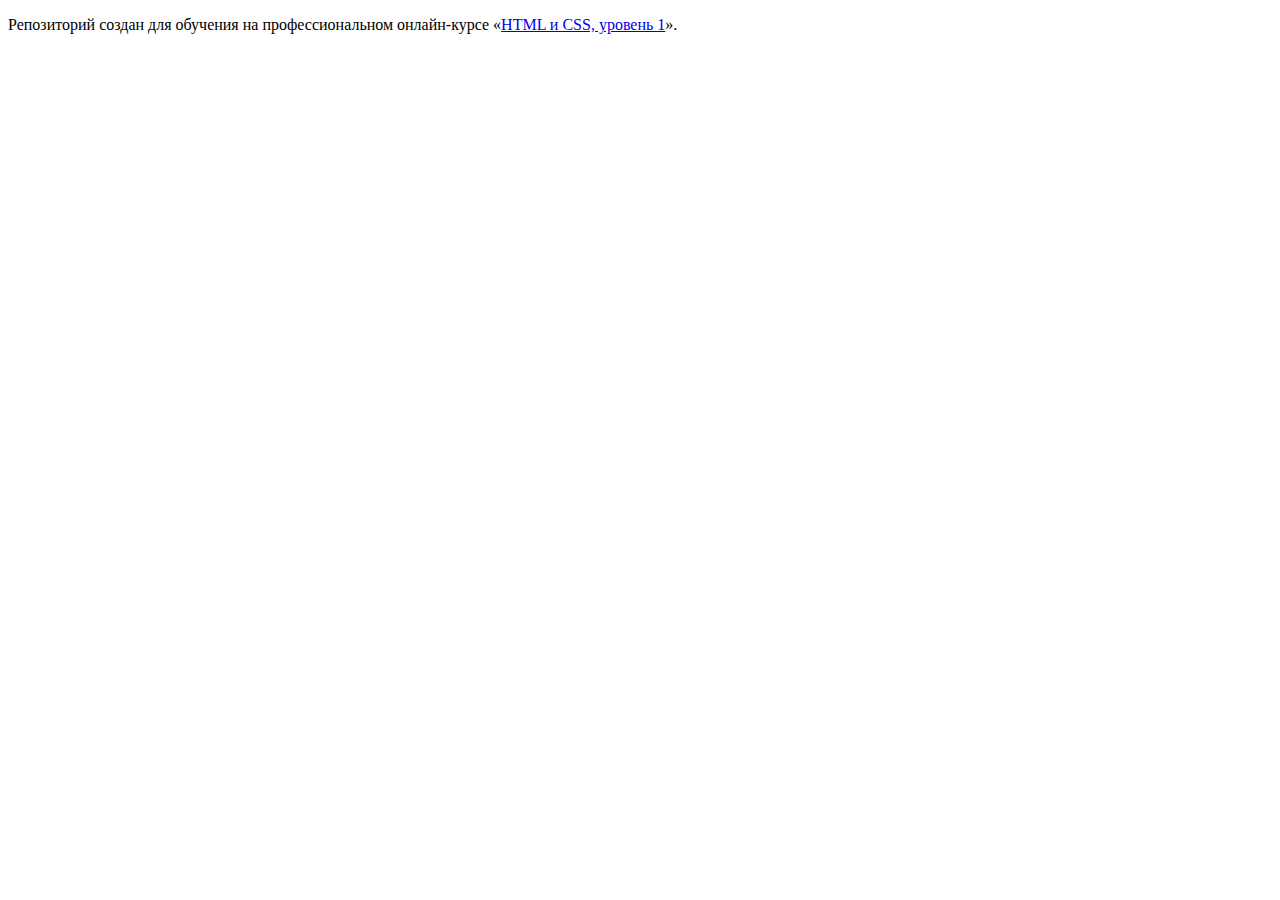
==== index.html @ a53386a4 ":hatching_chick:" ====
<!DOCTYPE html>
<html lang="ru">
  <head>
    <meta charset="utf-8">
    <title>HTML Academy: Нёрдс</title>
  </head>
  <body>

    <p>Репозиторий создан для обучения на профессиональном онлайн‑курсе «<a href="https://htmlacademy.ru/intensive/htmlcss">HTML и CSS, уровень 1</a>».</p>

  </body>
</html>
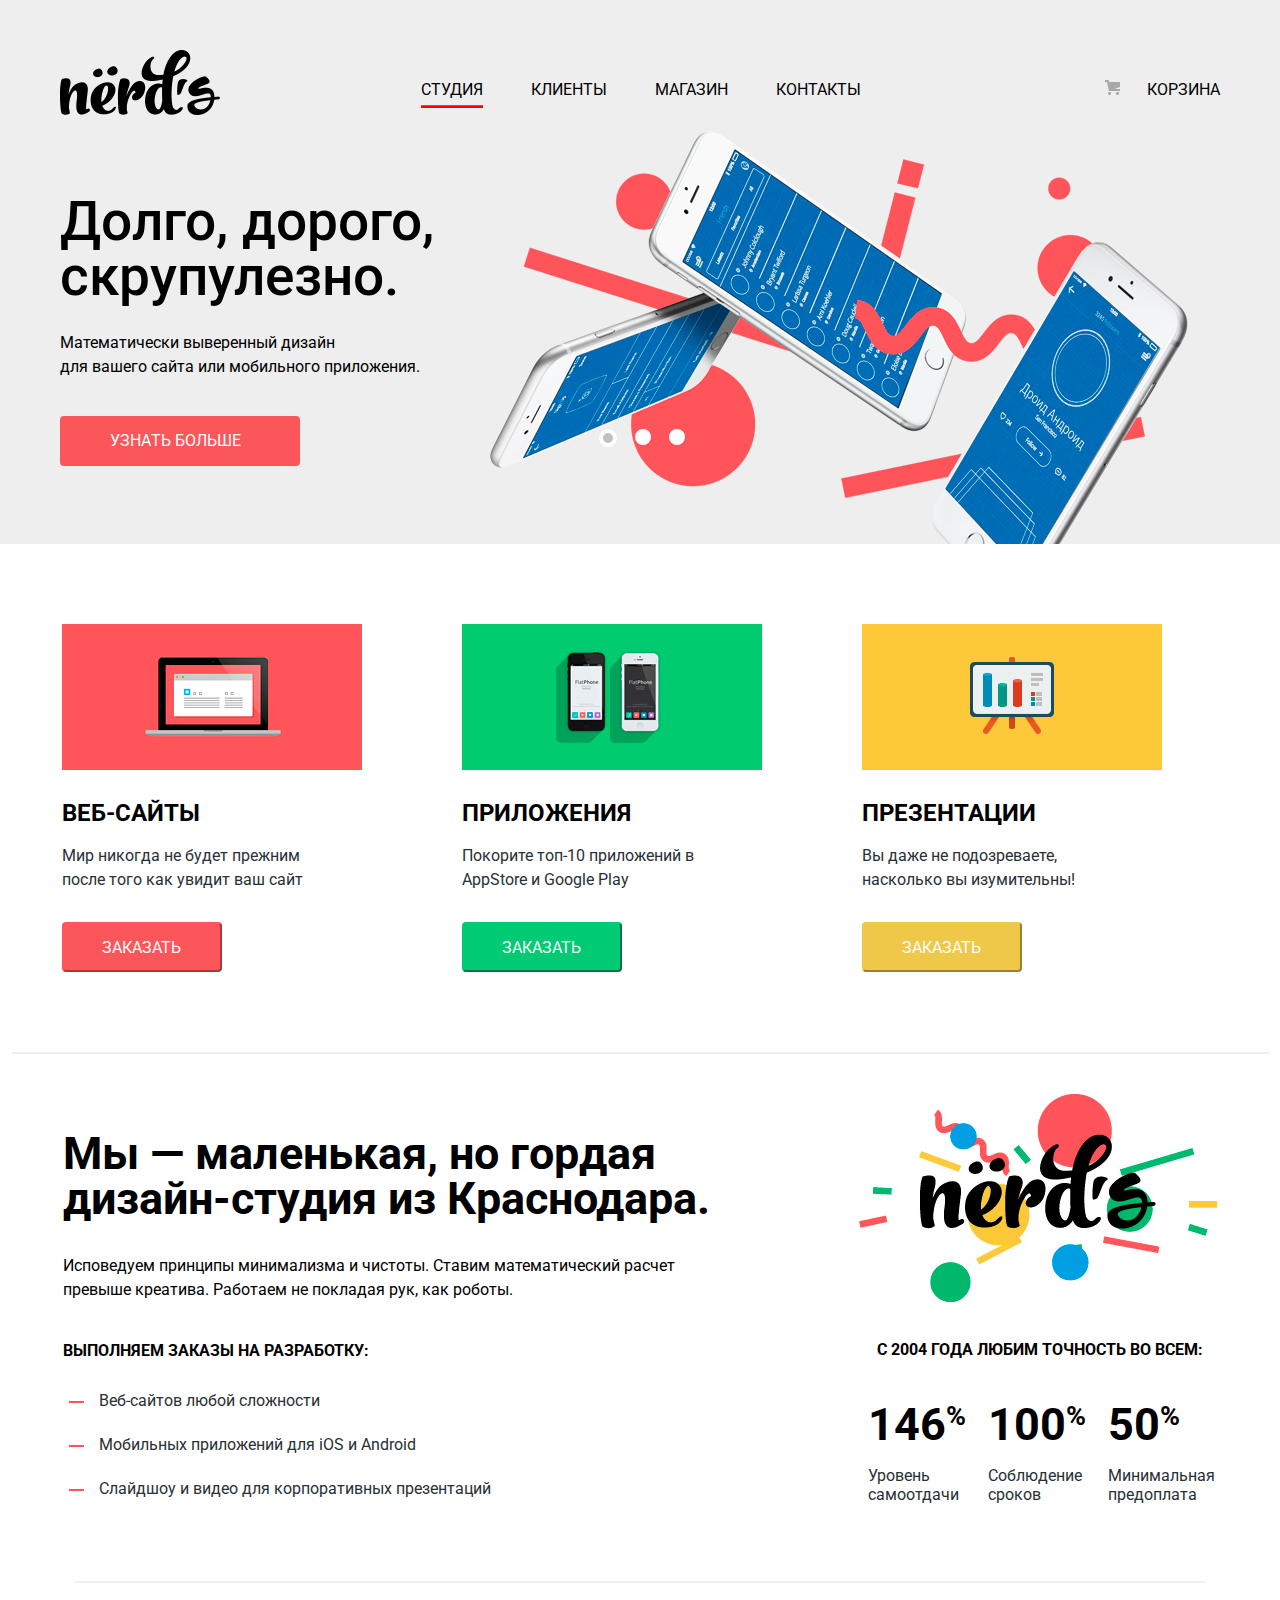
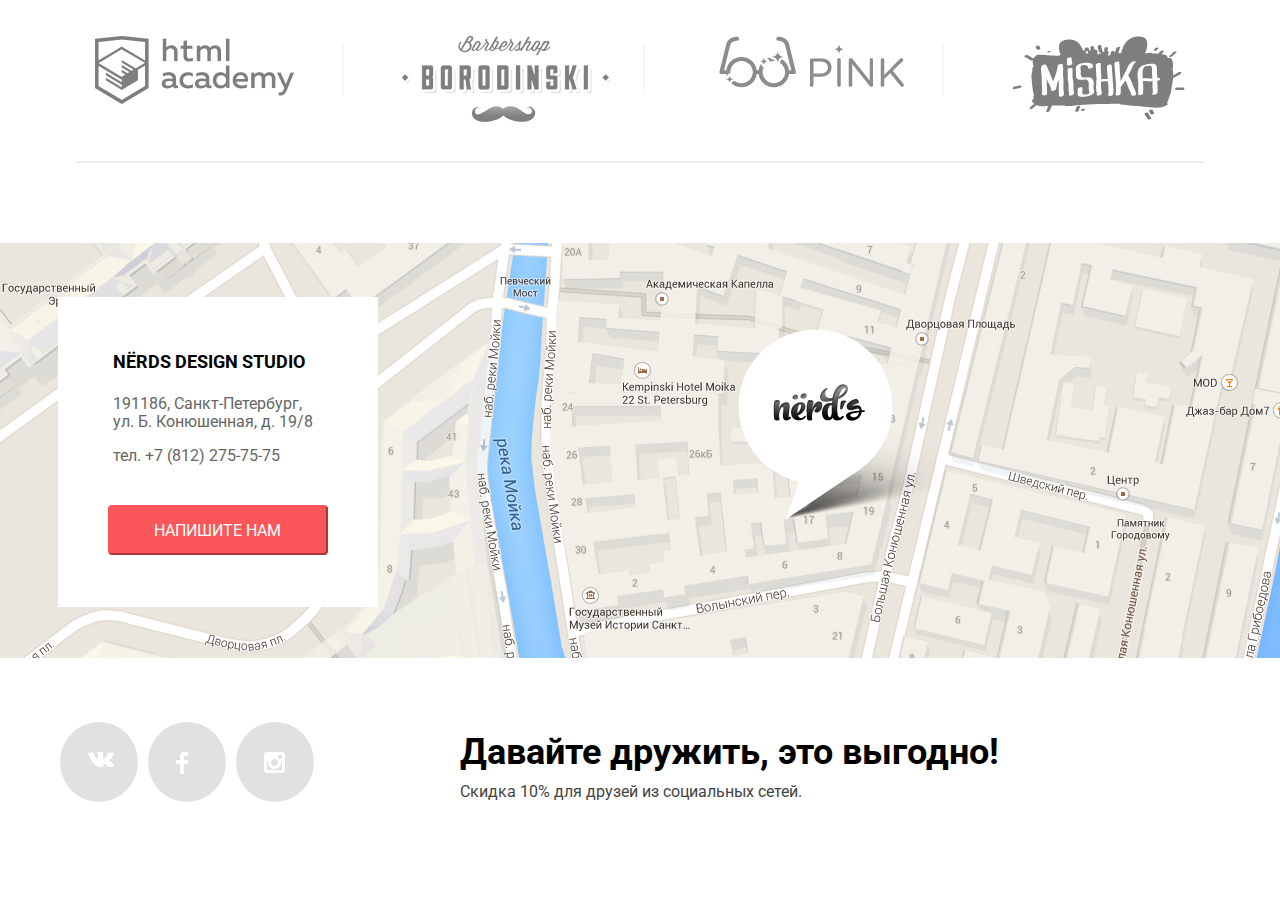
==== commit c21e2f45: "добавляет проект для защиты" ====
--- a/index.html
+++ b/index.html
@@ -1,12 +1,209 @@
 <!DOCTYPE html>
-<html lang="ru">
-  <head>
-    <meta charset="utf-8">
-    <title>HTML Academy: Нёрдс</title>
-  </head>
-  <body>
-
-    <p>Репозиторий создан для обучения на профессиональном онлайн‑курсе «<a href="https://htmlacademy.ru/intensive/htmlcss">HTML и CSS, уровень 1</a>».</p>
-
-  </body>
+<html lang="en">
+<head>
+  <meta charset="UTF-8">
+  <title>nerds главная</title>
+  <link href="https://fonts.googleapis.com/css?family=Roboto:400,500,700&display=swap&subset=cyrillic" rel="stylesheet">
+  <link rel="stylesheet" href="css/normalize.min.css">
+  <link rel="stylesheet" href="css/style.css">
+
+</head>
+<body>
+  <header>
+    <nav>
+      <div class="nav-wrap">
+        <div class="site-logo">
+          <img src="img/nerds-logo.png" alt="NERDS">
+          <h1 class="visually-hidden">веб-студия нёрдз</h1>
+        </div>
+        <div class="header-nav">
+          <div class="active-headernav"><a href=""><span>студия</span></a></div>
+          <div class="headernav"><a href=""><span>клиенты</span></a></div>
+          <div class="headernav"><a href="catalog.html"><span>магазин</span></a></div>
+          <div class="headernav"><a href=""><span>контакты</span></a></div>
+        </div>
+        <div class="shop-cart">
+          <a href=""><span>корзина</span>
+          </a>
+        </div>
+      </div>
+    </nav>
+  </header>
+  <main>
+    <div class="slider-bcgrnd">
+       <div class="slider-wrapper">
+
+                      <input type="radio" id="btn-1" name="toggle" checked>
+                      <input type="radio" id="btn-2" name="toggle">
+                      <input type="radio" id="btn-3" name="toggle">
+
+                      <div class="pagination">
+                          <label for="btn-1"></label>
+                          <label for="btn-2"></label>
+                          <label for="btn-3"></label>
+                      </div>
+
+                      <div class="slides">
+
+                          <div class="slide slide-first">
+
+                <p class="slide-title">Долго, дорого, скрупулезно.</p>
+
+                <p class="slide-description">Математически выверенный дизайн<br>для вашего сайта или мобильного приложения.</p>
+
+                              <div class="learn_more_button"><div class="buttonclearfix"><a class="btn slider-btn" href="#">Узнaть больше</a></div></div>
+
+                          </div>
+
+                          <div class="slide slide-second">
+
+                <p class="slide-title">Любим математику как никто другой</p>
+
+                <p class="slide-description">Никакого креатива, только математические формулы для расчета идеальных пропорций.</p>
+
+                <div class="learn_more_button"><div class="buttonclearfix"><a class="btn slider-btn" href="#">Узнaть больше</a></div></div>
+
+                          </div>
+
+                          <div class="slide slide-third">
+
+                <p class="slide-title">Только ночь, только хардкор</p>
+
+                <p class="slide-description">Работать днем, как все? Мы против этого. Ближе к полуночи работа только начинается.</p>
+
+                              <div class="learn_more_button"><div class="buttonclearfix"><a class="btn slider-btn" href="#">Узнaть больше</a></div></div>
+
+                          </div>
+
+                      </div>
+
+                  </div>
+              </div>
+    <section class="our_services">
+      <div class="servicecard">
+        <div>
+          <img src="img/illustration-1.png" alt="web">
+        </div>
+        <div>
+          <h3 class="our-services-title">веб-сайты</h3>
+        </div>
+        <div>
+          <p>Мир никогда не будет прежним после того как увидит ваш сайт</p>
+        </div>
+        <div>
+          <button class="orderbutton-red"><span>заказать</span></button>
+        </div>
+      </div>
+      <div class="servicecard">
+        <div>
+          <img src="img/illustration-2.png" alt="app">
+        </div>
+        <div>
+          <h3 class="our-services-title">приложения</h3>
+        </div>
+        <div>
+          <p>Покорите топ-10 приложений в AppStore и Google Play</p>
+        </div>
+        <div>
+          <button class="orderbutton-green"><span>заказать</span></button>
+        </div>
+      </div>
+      <div class="servicecard">
+        <div>
+          <img src="img/illustration-3.png" alt="pr">
+        </div>
+        <div>
+          <h3 class="our-services-title">презентации</h3>
+        </div>
+        <div>
+          <p>Вы даже не подозреваете, насколько вы изумительны!</p>
+        </div>
+        <div>
+          <button class="orderbutton-yellow"><span>заказать</span></button>
+        </div>
+      </div>
+    </section>
+    <section class="about_us">
+      <div class="aboutus-description">
+        <div>
+          <h2>Мы — маленькая, но гордая дизайн-студия из Краснодара.</h2>
+        </div>
+        <div>
+          <p>
+            Исповедуем принципы минимализма и чистоты. Ставим математический расчет превыше креатива. Работаем не покладая рук, как роботы.
+          </p>
+        </div>
+        <div>
+          <h3 class="aboutus-title">выполняем заказы на разработку:</h3>
+          <ul class="aboutus-list">
+            <li>Веб-сайтов любой сложности</li>
+            <li>Мобильных приложений для iOS и Android</li>
+            <li>Слайдшоу и видео для корпоративных презентаций</li>
+          </ul>
+        </div>
+      </div>
+      <div class="our-features">
+        <div class="features-imagediv">
+          <img src="img/nerds-illustration.png" alt="nerds">
+        </div>
+        <h3>с 2004 года любим точность во всем:</h3>
+        <div class="parameters">
+          <ul>
+            <li>
+              <div class="boldnumber1"><span>146</span></div>
+              <div><span class="boldnumber-desc">Уровень самоотдачи</span></div>
+            </li>
+            <li>
+              <div class="boldnumber2"><span>100</span></div>
+              <div><span class="boldnumber-desc">Соблюдение сроков</span></div>
+            </li>
+            <li>
+              <div class="boldnumber3"><span>50</span></div>
+              <div><span class="boldnumber-desc">Минимальная предоплата</span></div>
+            </li>
+          </ul>
+        </div>
+      </div>
+    </section>
+    <section class="our_partners">
+      <div class="client">
+        <img src="img/logo-1.png copy.png" alt="html-academy">
+      </div>
+      <div class="client">
+        <img src="img/logo-2.png copy.png" alt="borodinskey">
+      </div>
+      <div class="client">
+        <img src="img/logo-3.png copy.png" alt="pink">
+      </div>
+      <div class="client">
+        <img src="img/logo-4.png copy.png" alt="mishka">
+      </div>
+    </section>
+  </main>
+  <footer>
+    <div class="footer-map">
+      <div class="footercontact-wrap">
+        <div class="footer-contact">
+          <h3>nёrds design studio</h3>
+          <p>191186, Санкт-Петербург, ул. Б. Конюшенная, д. 19/8</p>
+          <p>тел. +7 (812) 275-75-75</p>
+          <div class="writeusbutton-wrap"><button class="writeus-button"><span>напишите нам</span></button>
+          </div>
+        </div>
+      </div>
+    </div>
+    <div class="footer-social">
+      <ul>
+        <li class="iconicon"><a href="#"><img src="img/vk-icon.png" alt="vk-icon"></a></li>
+        <li><a href="#"><img src="img/fb-icon.png" alt="fb-icon"></a></li>
+        <li><a href="#"><img src="img/insta-icon.png" alt="insta-icon"></a></li>
+      </ul>
+      <div class="invitelink-discount">
+        <p class="friends-discount">Давайте дружить, это выгодно!</p>
+        <p class="percentnumber-discount">Скидка 10% для друзей из социальных сетей.</p>
+      </div>
+    </div>
+  </footer>
+</body>
 </html>
+
--- a/css/style.css
+++ b/css/style.css
@@ -0,0 +1,1254 @@
+.visually-hidden {
+  position: absolute;
+  width: 1px;
+  height: 1px;
+  margin: -1px;
+  border: 0;
+  padding: 0;
+  clip: rect(0 0 0 0);
+  overflow: hidden;
+}
+
+body {
+  max-width: 1440px;
+  margin-left: auto;
+  margin-right: auto;
+  font-family: "Roboto";
+}
+
+ul {
+  list-style: none;
+}
+
+a {
+  text-decoration: none;
+}
+
+nav {
+  max-width: 1200px;
+  margin-left: auto;
+  margin-right: auto;
+}
+
+.site-logo {
+  max-width: 200px;
+  padding-top: 50px;
+  padding-left: 20px;
+}
+
+header {
+  background-color: #eeeeee;
+}
+
+.header-nav {
+  min-width: 440px;
+  display: -webkit-flex;
+  display: -moz-flex;
+  display: -ms-flex;
+  display: -o-flex;
+  display: flex;
+  justify-content: space-between;
+  padding-top: 80px;
+  padding-right: 85px;
+  font-family: "Roboto";
+  font-size: 16px;
+  height: 28px;
+}
+
+.headernav :hover {
+  color: #fb565a;
+}
+
+.active-headernav {
+  box-shadow:
+    inset 0 -0.175em red;
+}
+
+.shop-cart :hover
+ {
+  color:#fb565a;
+  }
+
+.header-nav span {
+  color: black;
+  text-transform: uppercase;
+}
+
+.header-nav div {
+  /*margin-left: 20px;
+  margin-right: 20px;*/
+}
+
+.shop-cart {
+  max-width: 120px;
+  position: relative;
+  padding-top: 80px;
+  padding-right: 20px;
+}
+
+.shop-cart span {
+  color: black;
+  text-transform: uppercase;
+}
+
+.slidertext {
+  padding-top: 20px;
+}
+
+.slidertext h2 {
+  font-size: 55px;
+
+}
+
+.slidertext p {
+  font-size: 16px;
+}
+
+.shop-cart::before {
+
+  content: url(../img/cart-icon.png);
+  position: absolute;
+  right: 120px;
+}
+
+.nav-wrap {
+  width: 1200px;
+  margin-left: auto;
+  margin-right: auto;
+  display: flex;
+  justify-content: space-between;
+  background-color: #eeeeee;
+}
+
+.slider,
+.our_services,
+.about_us {
+  max-width: 1200px;
+  margin-left: auto;
+  margin-right: auto;
+}
+
+.our_services {
+  margin-top: 80px;
+  padding-bottom: 80px;
+}
+
+.slider-bcgrnd {
+  background-color: #eeeeee;
+}
+
+.learn_more_button {
+  background-color: #fb565a;
+  border-radius: 4px;
+  box-shadow: none;
+  border-color: #fb565a;
+  width: 240px;
+  height: 50px;
+  margin-left: 10px;
+}
+
+.buttonclearfix {
+  width: 140px;
+  margin-left: auto;
+  margin-right: auto;
+  padding-top: 15px;
+
+}
+
+.learn_more_button:hover {
+  background:#d6494d;
+}
+
+.learn_more_button:active {
+  background:#b63538;
+  box-shadow: 0 2px 0 #9b2d30 inset;
+}
+
+/*Слайдер*/
+.slider-wrapper {
+  position:relative;
+  width:1180px;
+  margin:0 auto;
+}
+.slider-wrapper input[type=radio] {
+  position:absolute;
+  opacity:0;
+}
+.pagination {
+  position:absolute;
+  z-index:10;
+  left:51%;
+  bottom:95px;
+  width:180px;
+  height:10px;
+  margin-left:-100px;
+  padding-bottom: 10px;
+  text-align:center;
+}
+.pagination label {
+  display:inline-block;
+  width:10px;
+  height:10px;
+  margin:0 7px;
+  vertical-align:top;
+  background:white;
+  border:3px solid white;
+  border-radius:50%;
+  cursor:pointer;
+}
+#btn-1:checked ~ .pagination label[for="btn-1"],
+#btn-2:checked ~ .pagination label[for="btn-2"],
+#btn-3:checked ~ .pagination label[for="btn-3"] {
+  background: #c1c1c1;
+  border:4px solid white;
+}
+.slide {
+  position:relative;
+  top:0;
+  left:0;
+  width:100%;
+  min-height:350px;
+  padding:45px 195px 30px 0;
+  overflow:hidden;
+}
+
+.slide-description {
+  font-size: 16px;
+  line-height: 24px;
+  margin-bottom: 37px;
+  padding-left: 10px;
+}
+
+.slide-title {
+  max-width:490px;
+  margin:30px 0 27px 0;
+  font-size:55px;
+  line-height:55px;
+  font-weight:500;
+  padding-left: 10px;
+}
+.slider-btn {
+  width:240px;
+  margin-left: auto;
+  margin-right: auto;
+  background-color: ##fb565a;
+  font-family:"Roboto";
+  font-weight: medium;
+  font-size: 16px;
+  text-transform: uppercase;
+  color: #ffffff;
+}
+.slider-btn:hover {
+  background:#d6494d;
+}
+.slider-btn:active {
+  background:#b63538;
+  box-shadow: 0 2px 0 #9b2d30 inset;
+}
+.slide {
+  display:none;
+}
+.slide-first {
+  background:url('../img/slide1.png') no-repeat 100% 10px;
+  background-position: 65% 100%;
+}
+.slide-second {
+  background:url('../img/slide2.png') no-repeat 640px 25px;
+}
+.slide-third {
+  background:url('../img/slide3.png') no-repeat 540px 0;
+}
+#btn-1:checked ~ .slides .slide:nth-child(1) {
+  display: block;
+}
+#btn-2:checked ~ .slides .slide:nth-child(2) {
+  display: block;
+}
+#btn-3:checked ~ .slides .slide:nth-child(3) {
+  display: block;
+}
+
+.our_services {
+  display: -webkit-flex;
+  display: -moz-flex;
+  display: -ms-flex;
+  display: -o-flex;
+  display: flex;
+  justify-content: space-around;
+  border-bottom: 2px solid #eeeeee;
+  max-width: 1200px;
+  padding-right: 57px;
+}
+
+.our-services-title {
+  text-transform: uppercase;
+  font-size: 24px;
+  line-height: 30px;
+  margin-bottom: 5px;
+
+}
+
+.servicecard p {
+  color: #283136;
+  font-size: 16px;
+  line-height: 24px;
+  margin-bottom: 30px;
+  max-width: 260px;
+}
+
+.aboutus-description {
+  margin-top: 40px;
+  max-width: 670px;
+  margin-right: 65px;
+}
+
+.aboutus-description h2 {
+  font-size: 45px;
+  line-height: 45px;
+  padding-left: 10px;
+  margin-bottom: 33px;
+}
+
+.aboutus-description p {
+  padding-left: 10px;
+  font-size: 16px;
+  line-height: 24px;
+  margin-bottom: 37px;
+}
+
+.our-features {
+  margin-top: 40px;
+  margin-left: 45px;
+  padding-right: 10px;
+}
+
+.our-features h3 {
+  max-width: 330px;
+  font-size: 16px;
+  line-height: 24px;
+  font-weight: bold;
+  text-transform: uppercase;
+  margin-left: auto;
+  margin-right: auto;
+  margin-top: 32px;
+  padding-left: 8px;
+}
+
+.features-imagediv {
+  max-width: 360px;
+  margin-left: auto;
+  margin-right: auto;
+}
+
+.servicecard {
+  max-width: 300px;
+}
+
+.orderbutton-red {
+  background-color: #fb565a;
+  border-radius: 4px;
+  box-shadow: none;
+  border-color: #fb565a;
+  width: 160px;
+  height: 50px;
+}
+
+.orderbutton-red span {
+  font-family:"Roboto";
+  font-style: medium;
+  font-size: 16px;
+  text-transform: uppercase;
+  color: #ffffff;
+}
+
+.orderbutton-red:hover {
+  background-color: #e74246;
+}
+
+.orderbutton-red:active {
+  background-color: #d7373b;
+}
+
+.orderbutton-green {
+  background-color: #00ca74;
+  border-radius: 4px;
+  box-shadow: none;
+  border-color: #00ca74;
+  width: 160px;
+  height: 50px;
+}
+
+.orderbutton-green:hover {
+  background-color: #00bc6c;
+}
+
+.orderbutton-green:active {
+  background-color: #00aa62;
+}
+
+.orderbutton-green span {
+  font-family:"Roboto";
+  font-style: medium;
+  font-size: 16px;
+  text-transform: uppercase;
+  color: #ffffff;
+}
+
+.orderbutton-yellow {
+  background-color: #efc84a;
+  border-radius: 4px;
+  box-shadow: none;
+  border-color: #efc84a;
+  width: 160px;
+  height: 50px;
+}
+
+.orderbutton-yellow:hover {
+  background-color: #eab534;
+}
+
+.orderbutton-yellow:active {
+  background-color: #e5a722;
+}
+
+.orderbutton-yellow span {
+  font-family:"Roboto";
+  font-style: medium;
+  font-size: 16px;
+  text-transform: uppercase;
+  color: #ffffff;
+}
+
+.about_us {
+  display: -webkit-flex;
+  display: -moz-flex;
+  display: -ms-flex;
+  display: -o-flex;
+  display: flex;
+  justify-content: space-around;
+  padding-bottom: 44px;
+}
+
+.parameters {
+  max-width: 360px;
+  margin-left: auto;
+  margin-right: auto;
+  margin-top: 36px;
+}
+
+.parameters ul {
+  display: -webkit-flex;
+  display: -moz-flex;
+  display: -ms-flex;
+  display: -o-flex;
+  display: flex;
+  justify-content: space-around;
+  padding-left: 0px;
+
+}
+
+.parameters li {
+  max-width: 100px;
+}
+
+.boldnumber-desc {
+  color: #283136;
+  font-size: 16px;
+  line-height: 18px;
+  margin-top: 10px;
+}
+
+.aboutus-list {
+
+  padding-left: 0px;
+  min-height: 110px;
+  margin-left: 16px;
+  padding-top: 10px;
+  display: -webkit-flex;
+  display: -moz-flex;
+  display: -ms-flex;
+  display: -o-flex;
+  display: flex;
+  -webkit-flex-direction: column;
+  -moz-flex-direction: column;
+  -ms-flex-direction: column;
+  -o-flex-direction: column;
+  flex-direction: column;
+  justify-content: space-around;
+}
+
+.aboutus-title {
+  font-size: 16px;
+  line-height: 24px;
+  text-transform: uppercase;
+  margin-left: 10px;
+}
+
+.aboutus-list li {
+  background: url(../img/list_marker_red.png) no-repeat 0 4px;
+  background-position: bottom 10px left -10px;
+  padding-left: 30px;
+  font-size: 16px;
+  line-height: 24px;
+  color: #283136;
+  margin-bottom: 20px;
+}
+
+.boldnumber1,
+.boldnumber2,
+.boldnumber3  {
+  margin-bottom: 15px;
+}
+
+.boldnumber1 span,
+.boldnumber2 span,
+.boldnumber3 span {
+  font-size: 45px;
+  font-weight: bold;
+}
+
+.boldnumber1:after {
+  content: "%";
+  font-size: 20pt;
+  font-weight: bold;
+  position: relative;
+  top:-15px;
+}
+
+.boldnumber2:after {
+  content: "%";
+  font-size: 20pt;
+  font-weight: bold;
+  position: relative;
+  top:-15px;
+}
+
+.boldnumber3:after {
+  content: "%";
+  font-size: 20pt;
+  font-weight: bold;
+  position: relative;
+  top:-15px;
+}
+
+
+.our_partners {
+  display: -webkit-flex;
+  display: -moz-flex;
+  display: -ms-flex;
+  display: -o-flex;
+  display: flex;
+  justify-content: space-between;
+  border-top: 2px solid #eeeeee;
+  border-bottom: 2px solid #eeeeee;
+  margin-bottom: 80px;
+  padding-left: 20px;
+  padding-right: 20px;
+  max-width: 1090px;
+  margin-left: auto;
+  margin-right: auto;
+}
+
+.client {
+  opacity: 0.5;
+  position: relative;
+}
+
+.client:first-child:after {
+  position: absolute;
+  content: url("../img/divide.png");
+  right: -50px;
+  top: 60px;
+}
+
+.client:nth-child(2):after {
+  position: absolute;
+  content: url("../img/divide.png");
+  right: -34px;
+  top: 60px;
+}
+
+.client:nth-child(3):after {
+  position: absolute;
+  content: url("../img/divide.png");
+  right: -40px;
+  top: 60px;
+}
+
+.client:hover {
+  opacity: 1;
+}
+
+.our_partners div {
+  padding-top: 53px;
+  padding-bottom: 31px;
+
+}
+
+.footer-map {
+  background-image:url(../img/map.png);
+  background-repeat: no-repeat;
+  min-height: 415px;
+}
+
+.footercontact-wrap {
+  max-width: 1200px;
+  margin-left: auto;
+  margin-right: auto;
+  padding-top: 36px;
+  padding-left: 35px;
+}
+
+.footer-contact {
+  background-color: #ffffff;
+  min-height: 310px;
+  max-width: 320px;
+  padding-right: ;
+  position: relative;
+}
+
+.footer-contact:after {
+  position: absolute;
+  content: url("../img/map-marker.png");
+  top: 32px;
+  left: 680px;
+}
+
+.footer-contact h3 {
+  font-size: 18px;
+  line-height: 30px;
+  text-transform: uppercase;
+  font-weight: bold;
+  max-width: 210px;
+  margin-left: auto;
+  margin-right: auto;
+  padding-top: 50px;
+}
+
+.footer-contact p {
+  font-size: 16px;
+  line-height: 18px;
+  color: #666666;
+  max-width: 210px;
+  margin-left: auto;
+  margin-right: auto;
+}
+
+.writeusbutton-wrap {
+  max-width:220px;
+  margin-left: auto;
+  margin-right: auto;
+  margin-top: 40px;
+}
+
+.writeus-button {
+  background-color: #fb565a;
+  border-radius: 4px;
+  box-shadow: none;
+  border-color: #fb565a;
+  width: 220px;
+  height: 50px;
+
+}
+
+.writeus-button:hover {
+  background-color: #e74246;
+}
+
+.writeus-button:active {
+  background-color: #d7373b;
+}
+
+.writeus-button span {
+  font-family:"Roboto";
+  font-weight: medium;
+  font-size: 16px;
+  text-transform: uppercase;
+  color: #ffffff;
+}
+
+.footer-social ul {
+  display: -webkit-flex;
+  display: -moz-flex;
+  display: -ms-flex;
+  display: -o-flex;
+  display: flex;
+  padding-left: 20px;
+  margin-top: 24px;
+}
+
+.footer-social {
+  display: -webkit-flex;
+  display: -moz-flex;
+  display: -ms-flex;
+  display: -o-flex;
+  display: flex;
+  justify-content: space-between;
+  max-width: 1200px;
+  margin-left: auto;
+  margin-right: auto;
+}
+
+.footer-social li {
+  background: #e1e1e1;
+  border-radius:50%;
+  width: 50px;
+  height: 50px;
+  padding-top: 30px;
+  padding-left: 28px;
+  margin-right: 10px;
+}
+
+.footer-social li:hover {
+  background:#fb565a;
+}
+
+.footer-social li{
+  background-image:url(../img/Shape _hover_insta.png);
+}
+
+.iconicon:hover{
+  background-image:url(../img/Shape _hover_insta.png);
+}
+
+.invitelink-discount {
+  width: 750px;
+  padding-right: 30px;
+}
+
+.friends-discount {
+  font-size: 36px;
+  line-height: 36px;
+  font-weight: bold;
+  margin-bottom: 8px;
+}
+
+.percentnumber-discount {
+  font-size: 16px;
+  line-height: 22px;
+  color: #444444;
+  margin-top: 11px;
+}
+
+.footer-social {
+  padding-bottom: 80px;
+  padding-top: 40px;
+}
+
+.content-wrap {
+  display: -webkit-flex;
+  display: -moz-flex;
+  display: -ms-flex;
+  display: -o-flex;
+  display: flex;
+  max-width: 1200px;
+  margin-left: auto;
+  margin-right: auto;
+  margin-bottom: 60px;
+}
+
+.catalog-sort-wrap {
+  display: -webkit-flex;
+  display: -moz-flex;
+  display: -ms-flex;
+  display: -o-flex;
+  display: flex;
+}
+
+.sort-name-wrap {
+  display: -webkit-flex;
+  display: -moz-flex;
+  display: -ms-flex;
+  display: -o-flex;
+  display: flex;
+}
+
+.mockup-grid {
+  display: flex;
+  flex-wrap: wrap;
+  width: 820px;
+  margin-bottom: 20px;
+}
+
+.content-section {
+  margin-left: 0;
+}
+
+.item-catalog {
+  max-width: 780px;
+}
+
+.filter {
+  min-width: 300px;
+  margin-right: 120px;
+}
+
+.pagination-list-wrap,
+.pagination-list {
+  display: -webkit-flex;
+  display: -moz-flex;
+  display: -ms-flex;
+  display: -o-flex;
+  display: flex;
+}
+
+.shop-title {
+  background-color: #eeeeee;
+  min-height: 240px;
+  margin-bottom: 52px;
+}
+
+.shop-title h2 {
+  margin-top: 0px;
+  line-height: 55px;
+  font-size: 55px;
+  max-width: 735px;
+  margin-left: auto;
+  margin-right: auto;
+  padding-top: 75px;
+}
+
+.shoptitle-h-wrap {
+  background-color: #eeeeee;
+}
+
+/*Блок фильтров*/
+.filters {
+  float:left;
+  width:260px;
+  min-height:50px;
+  margin-bottom:15px;
+}
+.filters-title {
+  margin-top:0;
+  margin-bottom: 50px;
+  margin-left: 3px;
+  font-size:18px;
+  line-height:30px;
+  font-weight:500;
+  text-transform:uppercase;
+}
+
+.filters-title--grid,
+.filters-title--features {
+  margin-bottom: 16px;
+}
+
+.filters p {
+  color:#666;
+  font-size:16px;
+  line-height:20px;
+  font-weight:300;
+}
+.range-filter {
+  width:240px;
+  margin-bottom:40px;
+  margin-left: 16px;
+}
+.range-controls {
+  position:relative;
+  height:80px;
+  width: 230px;
+  margin-bottom:12px;
+  padding:0 20px;
+  background:#f1f1f1;
+  border-radius:5px;
+  overflow:hidden;
+}
+.range-controls .scale {
+  height:2px;
+  margin-top:39px;
+  background:#d7dcde;
+}
+.range-controls .bar {
+  height:2px;
+  background:#00ca74;
+}
+.range-controls .toggle {
+  position:absolute;
+  top:30px;
+  left:10px;
+  width:4px;
+  height:4px;
+  background:#ababab;
+  border:8px solid white;
+  border-radius:50%;
+  box-shadow:0 2px 1px 0 #cfcfcf;
+  cursor:pointer;
+  box-sizing: content-box;
+}
+.range-controls .max-toggle {
+  left:145px;
+}
+.price-controls input {
+  width:80px;
+  padding:8px 0;
+  margin-left:6px;
+  background:#f1f1f1;
+  border:none;
+  border-radius:5px;
+  color:#283136;
+  text-align:center;
+  font-size:16px;
+  font-family:'Roboto', sans-serif;
+  font-weight:300;
+}
+.price-controls .min-price {
+  margin-right:14px;
+}
+.price-controls input:focus{
+  outline:none;
+}
+.price-controls {
+  position:relative;
+  white-space:nowrap;
+  font-size:16px;
+  line-height:22px;
+  font-weight:300;
+  text-transform:uppercase;
+  width: 260px;
+}
+.max-wrapper {
+  position:absolute;
+  top:0;
+  right:0;
+}
+.grid,
+.features {
+  padding:15px 0 10px 15px;
+}
+
+.features {
+  padding-bottom: 29px;
+}
+
+.grid label,
+.features label {
+  display: block;
+  position: relative;
+  margin-bottom:20px;
+  padding:0 35px;
+  color:#666;
+  font-size:16px;
+  line-height:20px;
+  font-weight:300;
+  cursor: pointer;
+}
+input[type="checkbox"] + span {
+  position: absolute;
+  top: 0;
+  left: 0;
+  width: 25px;
+  height: 25px;
+  background: url(../img/sprites.png) no-repeat 0 -50px;
+  cursor: pointer;
+}
+input[type="checkbox"]:checked + span    {
+  background: url(../img/sprites.png) no-repeat -50px -50px;
+}
+input[type="checkbox"] {
+  display:none;
+}
+input[type="radio"] + span {
+  position: absolute;
+  top: 0;
+  left: 0;
+  width: 25px;
+  height: 25px;
+  background: url(../img/sprites.png) no-repeat -49px 0;
+  cursor: pointer;
+}
+input[type="radio"]:checked + span {
+  background: url(../img/sprites.png) no-repeat 0 0;
+}
+input[type="radio"] {
+  display:none;
+}
+.filters-btn {
+  background: #f1f1f1;
+  border: none;
+  font-size: 16px;
+  line-height: 18px;
+  text-transform: uppercase;
+  height: 50px;
+  width: 260px;
+  margin-left: 15px;
+}
+
+/*Переключатель страниц каталога*/
+.content-page {
+  display:inline-block;
+  min-width:50px;
+  height: 36px;
+  margin:0 3px 0 0;
+  padding-top: 14px;
+  padding-left: 2px;
+  text-align:center;
+  font-size:16px;
+  line-height:18px;
+  font-weight:500;
+  text-transform:uppercase;
+  background:#f1f1f1;
+  border-radius:3px;
+  color: #000000;
+}
+.content-page:hover {
+  background:#e5e5e5;
+}
+.content-page:active {
+  background:#d5d5d5;
+  box-shadow:inset 0 4px 0 -2px #b5b5b5;
+}
+.content-page-active,
+.content-page-active:hover,
+.content-page-active:active {
+  background:#fff;
+  border:2px solid #f1f1f1;
+}
+.content-page-next {
+  text-align: center;
+  padding-left: 78px;
+  padding-right: 78px;
+}
+
+.content-page-next {
+  color: black;
+}
+
+/*Верхняя сортировка*/
+
+.sorting-title {
+  margin-top: 0;
+  font-size:18px;
+  line-height:30px;
+  font-weight:500;
+  text-transform:uppercase;
+}
+
+.sorting {
+  position:relative;
+  margin:-3px 0 12px 0;
+  padding:0px;
+}
+.sorting-menu {
+  display: -webkit-flex;
+  display: -moz-flex;
+  display: -ms-flex;
+  display: -o-flex;
+  display: flex;
+  max-width:760px;
+  margin:0;
+  padding-left: 0;
+  justify-content: space-between;
+  margin-bottom: 32px;
+}
+
+.sorting-list {
+  font-family: "Roboto";
+  font-weight: 200;
+  padding-left: 0;
+  margin-top: 10px;
+  width: 360px;
+  display: -webkit-flex;
+  display: -moz-flex;
+  display: -ms-flex;
+  display: -o-flex;
+  display: flex;
+  justify-content: space-between;
+}
+
+.sorting-menu li {
+  margin:0;
+  padding:0;
+  font-size:12px;
+  line-height:18px;
+  text-transform:uppercase;
+}
+.sorting-menu-item {
+  color:#dadada;
+  font-size: 14px;
+  line-height: 18px;
+}
+.sorting-menu-item:hover {
+  color:#000;
+  border-bottom:1px solid #00ca74 ;
+}
+.sorting-menu-item:active {
+  color:#000;
+  border:none;
+}
+.sort-btn {
+  float:right;
+  position:relative;
+  width:10px;
+  height:20px;
+  font-size:23px;
+}
+
+.sorting-menu-triangle-down {
+  margin-left: 25px;
+}
+
+.sorting-menu-triangle-up {
+  margin-right: 5px;
+}
+
+.icon-down-dir{
+  margin-right:7px;
+}
+.icon-down-dir:before {
+  position:absolute;
+  top:0;
+  left:0;
+  width:10px;
+  margin:0;
+}
+.icon-up-dir:before {
+  position:absolute;
+  top:0;
+  left:0;
+  width:10px;
+  margin:0;
+}
+.icon-up-dir,
+.icon-down-dir,
+.icon-up-dir:hover,
+.icon-down-dir:hover {
+  color:#c1c1c1;
+}
+.icon-up-dir:active,
+.icon-down-dir:active {
+  color:#000;
+}
+.btn-checked {
+  color:#00ca74;
+}
+
+.catalog {
+  font-size:0;
+  margin-bottom:10px;
+}
+.catalog-item {
+  position:relative;
+  display:inline-block;
+  width:360px;
+  height:620px;
+  margin: 0 40px 32px 0;
+  border-top-left-radius:5px;
+  border-top-right-radius:5px;
+  background:#f1f1f1;
+}
+.catalog-item:hover {
+  background:#797979;
+}
+.catalog-item:before {
+  content:" ";
+  position:absolute;
+  top:15px;
+  left:12px;
+  width:15px;
+  height:15px;
+  border-radius:50%;
+  background:#fff;
+}
+.catalog-item:nth-child(2n) {
+  margin-right:0;
+}
+.catalog-image {
+  position:absolute;
+  top:40px;
+  max-height:600px;
+  max-width:360px;
+  vertical-align: bottom;
+}
+
+.catalog-image img {
+  vertical-align: bottom;
+
+}
+
+.catalog-image:before {
+  content:" ";
+  position:absolute;
+  top:-25px;
+  left:37px;
+  width:15px;
+  height:15px;
+  border-radius:50%;
+  background:#fff;
+}
+.catalog-image:after {
+  content:" ";
+  position:absolute;
+  top:-25px;
+  left:60px;
+  width:15px;
+  height:15px;
+  border-radius:50%;
+  background:#fff;
+}
+
+
+/*всплывающее окно описания товаров*/
+.description {
+  position:absolute;
+  display:none;
+  bottom:0;
+  left:0;
+  width: 360px;
+  height:230px;
+  text-align:center;
+  background: #eeeeee;
+}
+
+.description-wrap {
+  width: 200px;
+  margin-left: auto;
+  margin-right: auto;
+}
+
+.catalog-item:hover  .description {
+  display:block;
+}
+.description-title {
+  margin-bottom:10px;
+  margin-top: 30px;
+  font-size:18px;
+  line-height:30px;
+  font-weight:500;
+  text-transform:uppercase;
+  overflow: hidden;
+  text-overflow: ellipsis;
+  white-space: nowrap;
+  color: #000000;
+}
+.description-p {
+  max-height:52px;
+  font-size:16px;
+  line-height:18px;
+  font-weight:300;
+  overflow: hidden;
+  text-overflow: ellipsis;
+  white-space: pre-wrap;
+  color: #666666;
+  margin-bottom:30px;
+}
+ .btn-buy {
+    background-color: #fb565a;
+    border-radius: 4px;
+    box-shadow: none;
+    border-color: #fb565a;
+    width: 200px;
+    height: 30px;
+    margin-left: 10px;
+    color: #ffffff;
+    padding-top: 12px;
+    margin-bottom: 20px;
+}
+.btn-buy:hover {
+  background:#d6494d;
+}
+.btn-buy:active {
+  background:#b63538;
+  box-shadow:inset 0 4px 0 -2px #9b2d30;
+}
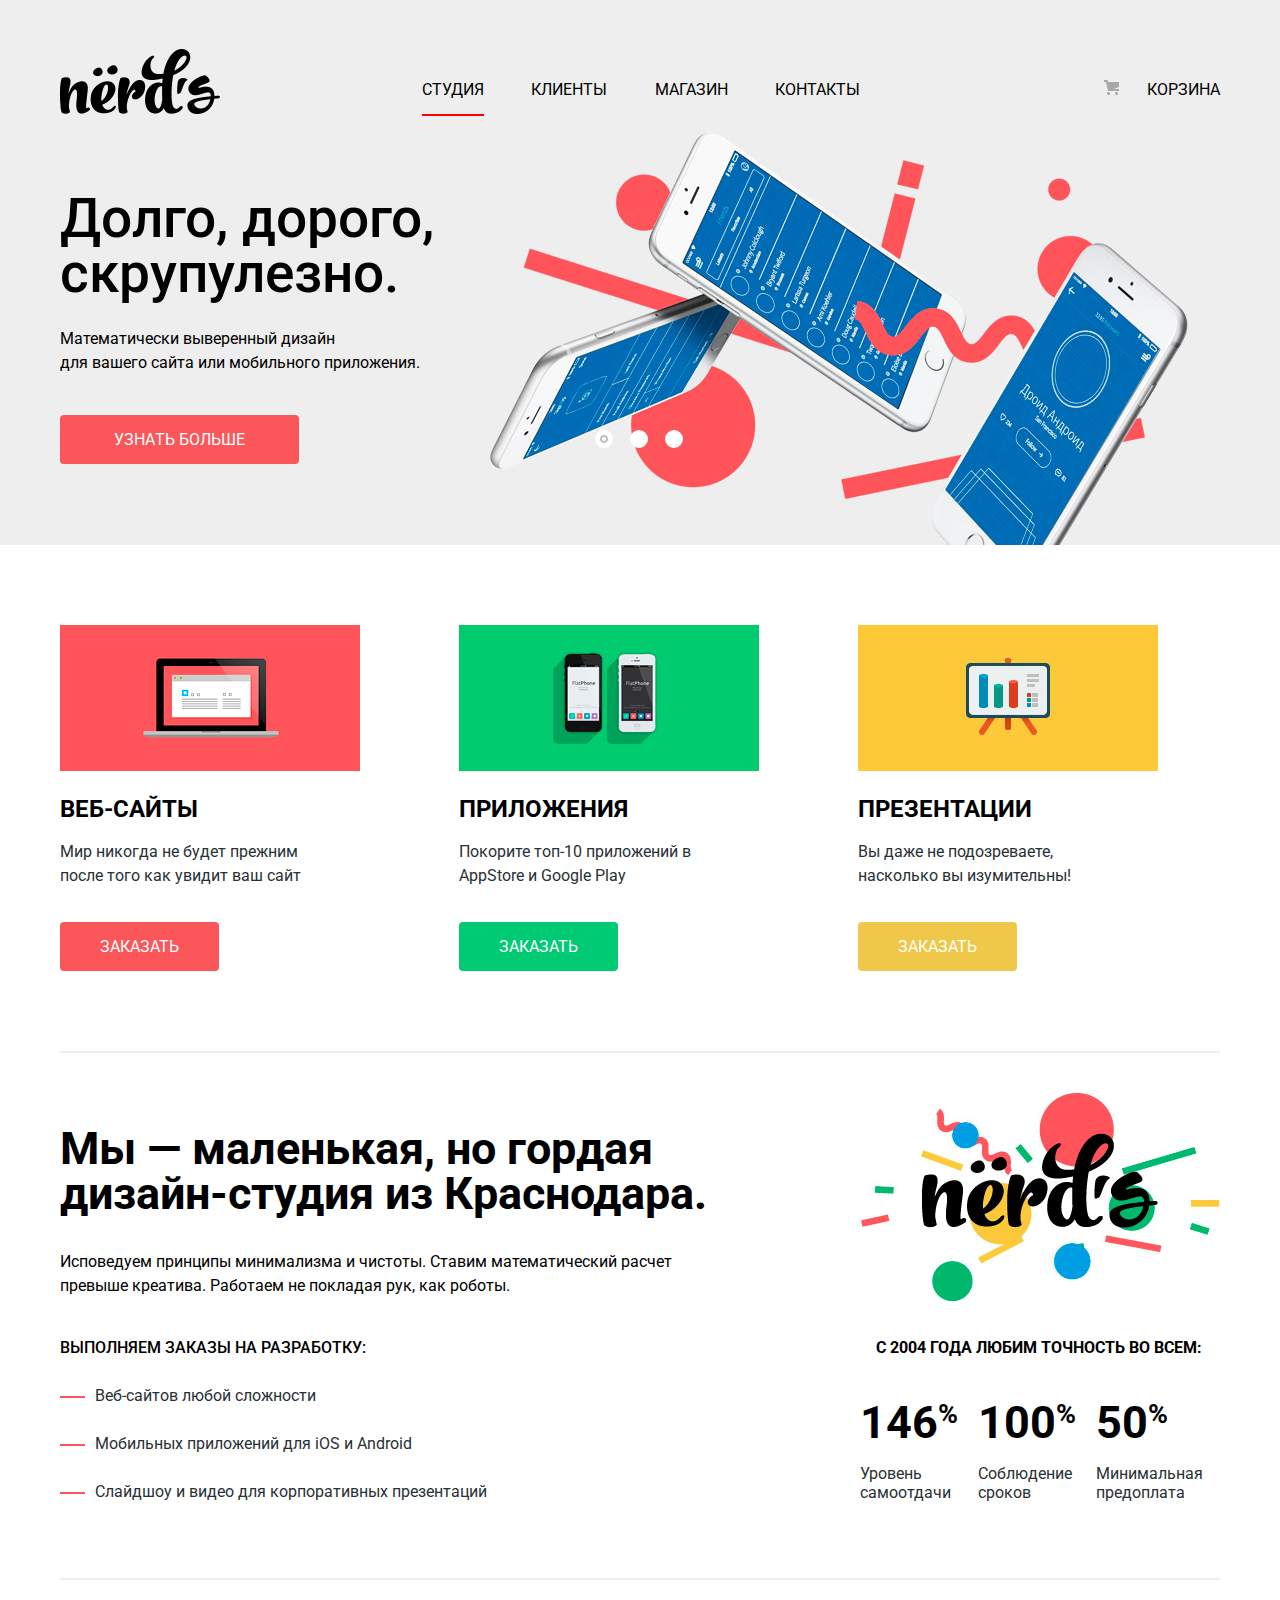
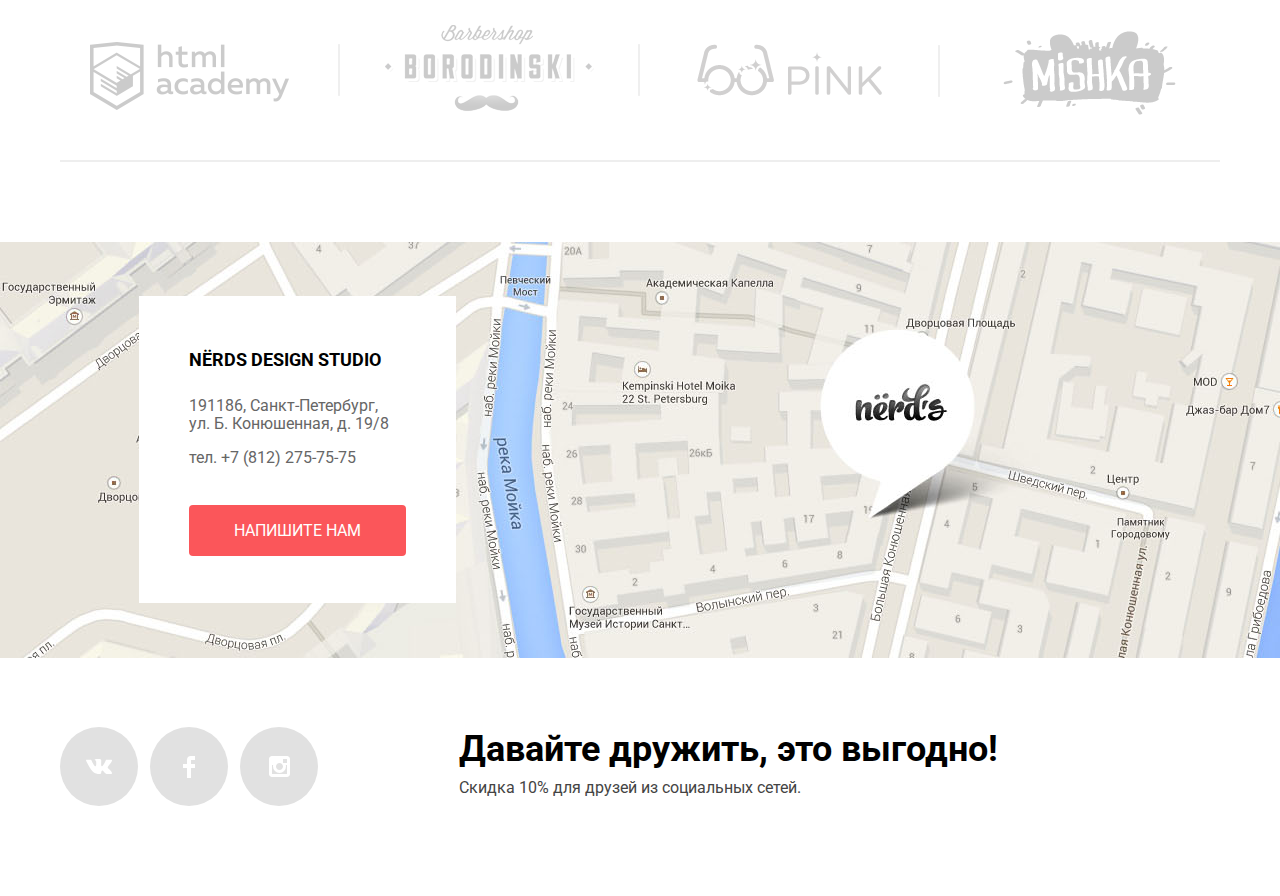
==== commit a3ded00b: "исправляет замечания проверяющего наставника" ====
--- a/index.html
+++ b/index.html
@@ -2,149 +2,105 @@
 <html lang="en">
 <head>
   <meta charset="UTF-8">
-  <title>nerds главная</title>
+  <title>HTML Academy: Нёрдс</title>
   <link href="https://fonts.googleapis.com/css?family=Roboto:400,500,700&display=swap&subset=cyrillic" rel="stylesheet">
   <link rel="stylesheet" href="css/normalize.min.css">
   <link rel="stylesheet" href="css/style.css">
-
 </head>
+
 <body>
+
   <header>
-    <nav>
-      <div class="nav-wrap">
-        <div class="site-logo">
-          <img src="img/nerds-logo.png" alt="NERDS">
-          <h1 class="visually-hidden">веб-студия нёрдз</h1>
-        </div>
-        <div class="header-nav">
-          <div class="active-headernav"><a href=""><span>студия</span></a></div>
-          <div class="headernav"><a href=""><span>клиенты</span></a></div>
-          <div class="headernav"><a href="catalog.html"><span>магазин</span></a></div>
-          <div class="headernav"><a href=""><span>контакты</span></a></div>
-        </div>
-        <div class="shop-cart">
-          <a href=""><span>корзина</span>
-          </a>
-        </div>
+    <nav class="nav-panel">
+      <div class="site-logo">
+        <img src="img/nerds-logo.png" alt="NERDS">
+        <h1 class="visually-hidden">HTML Academy: Нёрдс</h1>
+      </div>
+      <div class="site-navigation-items">
+        <ul class="header-nav">
+          <li class="header-nav-active"><a href="">Студия</a></li>
+          <li><a href="">Клиенты</a></li>
+          <li><a href="catalog.html">Магазин</a></li>
+          <li><a href="">Контакты</a></li>
+        </ul>
+        <p class="shop-cart">
+          <a href="">Корзина</a>
+        </p>
       </div>
     </nav>
   </header>
-  <main>
-    <div class="slider-bcgrnd">
-       <div class="slider-wrapper">
-
-                      <input type="radio" id="btn-1" name="toggle" checked>
-                      <input type="radio" id="btn-2" name="toggle">
-                      <input type="radio" id="btn-3" name="toggle">
-
-                      <div class="pagination">
-                          <label for="btn-1"></label>
-                          <label for="btn-2"></label>
-                          <label for="btn-3"></label>
-                      </div>
-
-                      <div class="slides">
-
-                          <div class="slide slide-first">
-
-                <p class="slide-title">Долго, дорого, скрупулезно.</p>
-
-                <p class="slide-description">Математически выверенный дизайн<br>для вашего сайта или мобильного приложения.</p>
-
-                              <div class="learn_more_button"><div class="buttonclearfix"><a class="btn slider-btn" href="#">Узнaть больше</a></div></div>
-
-                          </div>
-
-                          <div class="slide slide-second">
-
-                <p class="slide-title">Любим математику как никто другой</p>
-
-                <p class="slide-description">Никакого креатива, только математические формулы для расчета идеальных пропорций.</p>
-
-                <div class="learn_more_button"><div class="buttonclearfix"><a class="btn slider-btn" href="#">Узнaть больше</a></div></div>
-
-                          </div>
-
-                          <div class="slide slide-third">
-
-                <p class="slide-title">Только ночь, только хардкор</p>
-
-                <p class="slide-description">Работать днем, как все? Мы против этого. Ближе к полуночи работа только начинается.</p>
-
-                              <div class="learn_more_button"><div class="buttonclearfix"><a class="btn slider-btn" href="#">Узнaть больше</a></div></div>
-
-                          </div>
-
-                      </div>
-
-                  </div>
-              </div>
+
+  <main class="main-content">
+
+    <div class="slider-wrapper">
+      <div class="slider">
+        <input type="radio" id="btn-1" name="toggle" checked>
+        <input type="radio" id="btn-2" name="toggle">
+        <input type="radio" id="btn-3" name="toggle">
+        <div class="pagination">
+          <label for="btn-1"></label>
+          <label for="btn-2"></label>
+          <label for="btn-3"></label>
+        </div>
+        <div class="slides">
+          <div class="slide slide-first">
+            <div class="slider-text">
+              <p class="slide-title">Долго, дорого,<br> скрупулезно.</p>
+              <p class="slide-description">Математически выверенный дизайн<br>для вашего сайта или мобильного приложения.</p>
+            </div>
+          </div>
+          <div class="slide slide-second">
+            <div class="slider-text">
+              <p class="slide-title">Любим математику<br> как никто другой</p>
+              <p class="slide-description">Никакого креатива, только математические формулы<br> для  расчета идеальных пропорций.</p>
+            </div>
+          </div>
+          <div class="slide slide-third">
+            <div class="slider-text">
+              <p class="slide-title">Только ночь,<br> только хардкор</p>
+              <p class="slide-description">Работать днем, как все? Мы против этого. Ближе кполуночи  работа только начинается.</p>
+            </div>
+          </div>
+          <a class="btn slider-btn" href="#">Узнaть больше</a>
+        </div>
+      </div>
+    </div>
+    
     <section class="our_services">
       <div class="servicecard">
-        <div>
-          <img src="img/illustration-1.png" alt="web">
-        </div>
-        <div>
-          <h3 class="our-services-title">веб-сайты</h3>
-        </div>
-        <div>
-          <p>Мир никогда не будет прежним после того как увидит ваш сайт</p>
-        </div>
-        <div>
-          <button class="orderbutton-red"><span>заказать</span></button>
-        </div>
+        <img src="img/illustration-1.png" alt="web">
+        <h3 class="our-services-title">Веб-сайты</h3>
+        <p>Мир никогда не будет прежним после того как увидит ваш сайт</p>
+        <a href="" class="orderbutton orderbutton-red">Заказать</a>
       </div>
       <div class="servicecard">
-        <div>
-          <img src="img/illustration-2.png" alt="app">
-        </div>
-        <div>
-          <h3 class="our-services-title">приложения</h3>
-        </div>
-        <div>
-          <p>Покорите топ-10 приложений в AppStore и Google Play</p>
-        </div>
-        <div>
-          <button class="orderbutton-green"><span>заказать</span></button>
-        </div>
+        <img src="img/illustration-2.png" alt="app">
+        <h3 class="our-services-title">Приложения</h3>
+        <p>Покорите топ-10 приложений в AppStore и Google Play</p>
+        <a href="" class="orderbutton orderbutton-green">Заказать</a>
       </div>
       <div class="servicecard">
-        <div>
-          <img src="img/illustration-3.png" alt="pr">
-        </div>
-        <div>
-          <h3 class="our-services-title">презентации</h3>
-        </div>
-        <div>
-          <p>Вы даже не подозреваете, насколько вы изумительны!</p>
-        </div>
-        <div>
-          <button class="orderbutton-yellow"><span>заказать</span></button>
-        </div>
-      </div>
-    </section>
+        <img src="img/illustration-3.png" alt="pr">
+        <h3 class="our-services-title">Презентации</h3>
+        <p>Вы даже не подозреваете, насколько вы изумительны!</p>
+        <a href="" class="orderbutton orderbutton-yellow">Заказать</a>
+      </div>
+    </section>
+
     <section class="about_us">
       <div class="aboutus-description">
-        <div>
-          <h2>Мы — маленькая, но гордая дизайн-студия из Краснодара.</h2>
-        </div>
-        <div>
-          <p>
-            Исповедуем принципы минимализма и чистоты. Ставим математический расчет превыше креатива. Работаем не покладая рук, как роботы.
-          </p>
-        </div>
-        <div>
-          <h3 class="aboutus-title">выполняем заказы на разработку:</h3>
-          <ul class="aboutus-list">
-            <li>Веб-сайтов любой сложности</li>
-            <li>Мобильных приложений для iOS и Android</li>
-            <li>Слайдшоу и видео для корпоративных презентаций</li>
-          </ul>
-        </div>
+        <h2>Мы — маленькая, но гордая дизайн-студия из Краснодара.</h2>
+        <p>Исповедуем принципы минимализма и чистоты. Ставим математический расчет превыше креатива. Работаем не покладая рук, как роботы.</p>
+        <p class="aboutus-title">Выполняем заказы на разработку:</p>
+        <ul class="aboutus-list">
+          <li>Веб-сайтов любой сложности</li>
+          <li>Мобильных приложений для iOS и Android</li>
+          <li>Слайдшоу и видео для корпоративных презентаций</li>
+        </ul>
       </div>
       <div class="our-features">
         <div class="features-imagediv">
-          <img src="img/nerds-illustration.png" alt="nerds">
+          <img src="img/nerds-illustration.png" width="360" height="208" alt="nerds">
         </div>
         <h3>с 2004 года любим точность во всем:</h3>
         <div class="parameters">
@@ -165,45 +121,84 @@
         </div>
       </div>
     </section>
+
     <section class="our_partners">
-      <div class="client">
-        <img src="img/logo-1.png copy.png" alt="html-academy">
-      </div>
-      <div class="client">
-        <img src="img/logo-2.png copy.png" alt="borodinskey">
-      </div>
-      <div class="client">
-        <img src="img/logo-3.png copy.png" alt="pink">
-      </div>
-      <div class="client">
-        <img src="img/logo-4.png copy.png" alt="mishka">
-      </div>
-    </section>
+      <ul class="partners-list">
+        <li class="partners-list-item">
+          <div class="partners-list-item-html-academy">
+            <a href="https://htmlacademy.ru/intensive/htmlcss">
+              <img src="img/logo-1.png" alt="html-academy">
+            </a>
+          </div>
+        </li>
+        <li class="partners-list-item">
+          <div class="partners-list-item-borodinskey">
+            <a href="">
+              <img src="img/logo-2.png" alt="borodinskey"></a>
+          </div>
+        </li>
+        <li class="partners-list-item">
+          <div class="partners-list-item-pink">
+            <a href=""><img src="img/logo-3.png" alt="pink"></a>
+          </div>
+        </li>
+        <li class="partners-list-item">
+          <div class="partners-list-item-mishka">
+            <a href=""><img src="img/logo-4.png" alt="mishka"></a>
+          </div>
+        </li>
+      </ul>
+    </section>
+
+    <section class="index-map">
+      <iframe src="https://yandex.ru/map-widget/v1/?um=constructor%3A008ab18a8e0af97a09987857944d1e66360d6045c1f56fcc914b1cf40dee9740&amp;source=constructor" width="1440" height="416"></iframe>
+      <div class="footer-contact">
+        <h3>nёrds design studio</h3>
+        <p>191186, Санкт-Петербург, ул. Б. Конюшенная, д. 19/8</p>
+        <p>тел. +7 (812) 275-75-75</p>
+        <a class="writeus-button" href="contact.html">Напишите нам</a>
+      </div>
+    </section>
+
   </main>
-  <footer>
-    <div class="footer-map">
-      <div class="footercontact-wrap">
-        <div class="footer-contact">
-          <h3>nёrds design studio</h3>
-          <p>191186, Санкт-Петербург, ул. Б. Конюшенная, д. 19/8</p>
-          <p>тел. +7 (812) 275-75-75</p>
-          <div class="writeusbutton-wrap"><button class="writeus-button"><span>напишите нам</span></button>
-          </div>
-        </div>
-      </div>
-    </div>
-    <div class="footer-social">
-      <ul>
-        <li class="iconicon"><a href="#"><img src="img/vk-icon.png" alt="vk-icon"></a></li>
-        <li><a href="#"><img src="img/fb-icon.png" alt="fb-icon"></a></li>
-        <li><a href="#"><img src="img/insta-icon.png" alt="insta-icon"></a></li>
-      </ul>
-      <div class="invitelink-discount">
-        <p class="friends-discount">Давайте дружить, это выгодно!</p>
-        <p class="percentnumber-discount">Скидка 10% для друзей из социальных сетей.</p>
-      </div>
+
+  <footer class="footer-social">
+    <ul class="social-list">
+      <li class="social-list-item social-list-item-vk"><a href="">VK</a></li>
+      <li class="social-list-item social-list-item-facebook"><a href="">Facebook</a></li>
+      <li class="social-list-item social-list-item-instagram"><a href="">Instagram</a></li>
+    </ul>
+    <div class="invitelink-discount">
+      <p class="friends-discount">Давайте дружить, это выгодно!</p>
+      <p class="percentnumber-discount">Скидка 10% для друзей из социальных сетей.</p>
     </div>
   </footer>
+
+  <div class="popup">
+    <form action="https://echo.htmlacademy.ru/" method="post">
+      <fieldset>
+        <h3>Напишите нам</h3>
+        <div class="form-contacts">
+          <p class="input-contacts-wrap">
+            <label for="name">Ваше имя:</label>
+            <input id="name" class="form__meet"  type="text" name="name" placeholder="Имя Фамилия"  required>
+          </p>
+          <p class="input-contacts-wrap">
+            <label for="email">Ваш e-mail:</label>
+            <input id="email" class="form__meet" type="text" name="email" placeholder="email@example.com"  required>
+          </p>
+        </div>
+        <p class="input-text-wrap">
+          <label for="text">Текст письма:</label>
+          <textarea id="text" class="form__meet" type="text" name="message" placeholder="В свободной форме" required></textarea>
+        </p>
+        <input type="submit" class="popup-submit" value="Отправить">
+      </fieldset>
+      <div class="close-cross"></div>
+    </form>
+  </div>
+
+  <script src="js/script.js"></script>
+
 </body>
 </html>
-
--- a/css/style.css
+++ b/css/style.css
@@ -10,9 +10,8 @@
 }
 
 body {
-  max-width: 1440px;
-  margin-left: auto;
-  margin-right: auto;
+  min-width: 1200px;
+  margin: 0 auto;
   font-family: "Roboto";
 }
 
@@ -24,409 +23,366 @@
   text-decoration: none;
 }
 
-nav {
-  max-width: 1200px;
-  margin-left: auto;
-  margin-right: auto;
+header {
+  margin: 0 auto;
+  background-color: #eeeeee;
+}
+
+.header-nav {
+  margin-bottom: 2px;
+}
+
+.header-nav-active {
+  border-bottom: 2px solid red;
+  cursor: pointer;
 }
 
 .site-logo {
   max-width: 200px;
-  padding-top: 50px;
-  padding-left: 20px;
-}
-
-header {
+}
+
+.nav-panel {
+  display: flex;
+  justify-content: space-between;
+  width: 1160px;
+  margin: 0 auto;
+  padding-top: 49px;
   background-color: #eeeeee;
 }
 
+.site-navigation-items {
+  display: flex;
+  justify-content: space-between;
+  width: 798px;
+  margin-top: 15px;
+}
+
 .header-nav {
-  min-width: 440px;
-  display: -webkit-flex;
-  display: -moz-flex;
-  display: -ms-flex;
-  display: -o-flex;
   display: flex;
   justify-content: space-between;
-  padding-top: 80px;
-  padding-right: 85px;
+  min-width: 438px;
+  padding-left: 0;
   font-family: "Roboto";
   font-size: 16px;
-  height: 28px;
-}
-
-.headernav :hover {
+}
+
+.header-nav a:hover,
+.shop-cart a:hover {
   color: #fb565a;
 }
 
-.active-headernav {
-  box-shadow:
-    inset 0 -0.175em red;
-}
-
-.shop-cart :hover
- {
-  color:#fb565a;
-  }
-
-.header-nav span {
+.header-nav a,
+.shop-cart a {
   color: black;
   text-transform: uppercase;
 }
 
-.header-nav div {
-  /*margin-left: 20px;
-  margin-right: 20px;*/
-}
-
 .shop-cart {
-  max-width: 120px;
   position: relative;
-  padding-top: 80px;
-  padding-right: 20px;
-}
-
-.shop-cart span {
-  color: black;
-  text-transform: uppercase;
-}
-
-.slidertext {
-  padding-top: 20px;
-}
-
-.slidertext h2 {
-  font-size: 55px;
-
-}
-
-.slidertext p {
-  font-size: 16px;
 }
 
 .shop-cart::before {
-
   content: url(../img/cart-icon.png);
   position: absolute;
-  right: 120px;
-}
-
-.nav-wrap {
-  width: 1200px;
-  margin-left: auto;
-  margin-right: auto;
-  display: flex;
-  justify-content: space-between;
+  right: 101px;
+}
+
+.slider-wrapper {
+  margin: 0 auto;
   background-color: #eeeeee;
 }
 
-.slider,
-.our_services,
-.about_us {
-  max-width: 1200px;
-  margin-left: auto;
-  margin-right: auto;
-}
-
-.our_services {
-  margin-top: 80px;
-  padding-bottom: 80px;
-}
-
-.slider-bcgrnd {
-  background-color: #eeeeee;
-}
-
-.learn_more_button {
+.slider {
+  position: relative;
+  width: 1160px;
+  margin: 0 auto;
+  padding-top: 3px;
+}
+
+.slides {
+  position: relative;
+}
+
+.slider-text {
+  display: inline-block;
+  margin-top: 45px;
+  vertical-align: middle;
+}
+
+.slide-title {
+  margin-top: 25px;
+  margin-bottom: 26px;
+  font-size:55px;
+  line-height:55px;
+  font-weight:500;
+}
+
+.slide-description {
+  font-size: 16px;
+  line-height: 24px;
+}
+
+.slide-second .slider-text {
+  max-width: 550px;
+}
+
+.slider-second .slider-title {
+  max-width: 520px;
+}
+
+.slide-third  .slide-description {
+  max-width: 350px;
+}
+
+.slider-btn {
+  position: absolute;
+  bottom: 81px;
+  padding: 15px 54px;
   background-color: #fb565a;
   border-radius: 4px;
-  box-shadow: none;
-  border-color: #fb565a;
-  width: 240px;
-  height: 50px;
-  margin-left: 10px;
-}
-
-.buttonclearfix {
-  width: 140px;
-  margin-left: auto;
-  margin-right: auto;
-  padding-top: 15px;
-
-}
-
-.learn_more_button:hover {
+  font-family:"Roboto";
+  font-weight: medium;
+  font-size: 16px;
+  text-transform: uppercase;
+  color: #ffffff;
+}
+
+.slider-btn:hover {
   background:#d6494d;
 }
 
-.learn_more_button:active {
+.slider-btn:active {
   background:#b63538;
   box-shadow: 0 2px 0 #9b2d30 inset;
 }
 
 /*Слайдер*/
-.slider-wrapper {
-  position:relative;
-  width:1180px;
-  margin:0 auto;
-}
-.slider-wrapper input[type=radio] {
+
+.slide {
+  display:none;
+  padding-bottom: 74px;
+  width: 100%;
+  min-height:350px;
+}
+
+.slide-first {
+  background: url('../img/slide1.png') no-repeat;
+}
+
+.slide-second {
+  background: url('../img/slide2.png') no-repeat;
+}
+
+.slide-third {
+  background: url('../img/slide3.png') no-repeat;
+}
+
+.slide-first,
+.slide-second,
+.slide-third {
+  background-position-x: 430px;
+  background-position-y: 11px;
+}
+
+.slide-third {
+  background-position-x: 400px;
+}
+
+
+#btn-1:checked ~ .slides .slide:nth-child(1) {
+  display: block;
+}
+#btn-2:checked ~ .slides .slide:nth-child(2) {
+  display: block;
+}
+#btn-3:checked ~ .slides .slide:nth-child(3) {
+  display: block;
+}
+
+.slider input[type=radio] {
   position:absolute;
   opacity:0;
 }
+
 .pagination {
   position:absolute;
+  bottom: 105px;
+  left: 46.1%;
+  display: flex;
+  justify-content: space-between;
+  width:88px;
+  height:10px;
   z-index:10;
-  left:51%;
-  bottom:95px;
-  width:180px;
-  height:10px;
-  margin-left:-100px;
-  padding-bottom: 10px;
   text-align:center;
 }
+
 .pagination label {
-  display:inline-block;
-  width:10px;
-  height:10px;
-  margin:0 7px;
-  vertical-align:top;
+  display: block;
+  padding: 6px;
   background:white;
   border:3px solid white;
   border-radius:50%;
   cursor:pointer;
 }
+
 #btn-1:checked ~ .pagination label[for="btn-1"],
 #btn-2:checked ~ .pagination label[for="btn-2"],
 #btn-3:checked ~ .pagination label[for="btn-3"] {
-  background: #c1c1c1;
-  border:4px solid white;
-}
-.slide {
-  position:relative;
-  top:0;
-  left:0;
-  width:100%;
-  min-height:350px;
-  padding:45px 195px 30px 0;
-  overflow:hidden;
-}
-
-.slide-description {
-  font-size: 16px;
-  line-height: 24px;
-  margin-bottom: 37px;
-  padding-left: 10px;
-}
-
-.slide-title {
-  max-width:490px;
-  margin:30px 0 27px 0;
-  font-size:55px;
-  line-height:55px;
-  font-weight:500;
-  padding-left: 10px;
-}
-.slider-btn {
-  width:240px;
-  margin-left: auto;
-  margin-right: auto;
-  background-color: ##fb565a;
+  background-image: url(../img/active-button.png);
+  background-position: center;
+  background-repeat: no-repeat;
+}
+
+.our_services {
+  display: flex;
+  width: 1160px;
+  margin: 0 auto;
+  padding-top: 80px;
+  padding-bottom: 80px;
+  border-bottom: 2px solid #eee;
+}
+
+.servicecard {
+  max-width: 300px;
+}
+
+.our_services .servicecard:not(:first-child) {
+  margin-left: 99px;
+}
+
+.our-services-title {
+  margin: 0;
+  margin-top: 16px;
+  text-transform: uppercase;
+  font-size: 24px;
+  line-height: 1.5;
+}
+
+.servicecard p {
+  margin: 0;
+  margin-top: 13px;
+  color: #283136;
+  font-size: 16px;
+  line-height: 1.5;
+  margin-bottom: 30px;
+  max-width: 260px;
+}
+
+.orderbutton {
+  display: inline-block;
+  margin-top: 4px;
+  padding: 15px 40px;
+  border-radius: 4px;
   font-family:"Roboto";
-  font-weight: medium;
+  font-style: medium;
   font-size: 16px;
   text-transform: uppercase;
   color: #ffffff;
 }
-.slider-btn:hover {
-  background:#d6494d;
-}
-.slider-btn:active {
-  background:#b63538;
-  box-shadow: 0 2px 0 #9b2d30 inset;
-}
-.slide {
-  display:none;
-}
-.slide-first {
-  background:url('../img/slide1.png') no-repeat 100% 10px;
-  background-position: 65% 100%;
-}
-.slide-second {
-  background:url('../img/slide2.png') no-repeat 640px 25px;
-}
-.slide-third {
-  background:url('../img/slide3.png') no-repeat 540px 0;
-}
-#btn-1:checked ~ .slides .slide:nth-child(1) {
-  display: block;
-}
-#btn-2:checked ~ .slides .slide:nth-child(2) {
-  display: block;
-}
-#btn-3:checked ~ .slides .slide:nth-child(3) {
-  display: block;
-}
-
-.our_services {
-  display: -webkit-flex;
-  display: -moz-flex;
-  display: -ms-flex;
-  display: -o-flex;
-  display: flex;
-  justify-content: space-around;
-  border-bottom: 2px solid #eeeeee;
-  max-width: 1200px;
-  padding-right: 57px;
-}
-
-.our-services-title {
-  text-transform: uppercase;
-  font-size: 24px;
-  line-height: 30px;
-  margin-bottom: 5px;
-
-}
-
-.servicecard p {
-  color: #283136;
-  font-size: 16px;
-  line-height: 24px;
-  margin-bottom: 30px;
-  max-width: 260px;
+
+.orderbutton-red {
+  background-color: #fb565a;
+}
+
+.orderbutton-green {
+  background-color: #00ca74;
+}
+
+.orderbutton-yellow {
+  background-color: #efc84a;
+}
+
+.orderbutton-red:hover {
+  background-color: #e74246;
+}
+
+.orderbutton-red:active {
+  background-color: #d7373b;
+}
+
+.orderbutton-green:hover {
+  background-color: #00bc6c;
+}
+
+.orderbutton-green:active {
+  background-color: #00aa62;
+}
+
+.orderbutton-yellow:hover {
+  background-color: #eab534;
+}
+
+.orderbutton-yellow:active {
+  background-color: #e5a722;
+}
+
+.about_us {
+  display: flex;
+  justify-content: space-between;
+  width: 1160px;
+  margin: 0 auto;
+  padding-bottom: 58px;
 }
 
 .aboutus-description {
-  margin-top: 40px;
+  margin-top: 36px;
   max-width: 670px;
   margin-right: 65px;
 }
 
 .aboutus-description h2 {
+  margin-bottom: 34px;
   font-size: 45px;
   line-height: 45px;
-  padding-left: 10px;
-  margin-bottom: 33px;
 }
 
 .aboutus-description p {
-  padding-left: 10px;
   font-size: 16px;
   line-height: 24px;
-  margin-bottom: 37px;
+}
+
+.aboutus-title {
+  margin-top: 38px;
+  font-size: 16px;
+  line-height: 24px;
+  font-weight: 500;
+  text-transform: uppercase;
+}
+
+.aboutus-list {
+  margin-top: 24px;
+  padding-left: 0;
+}
+
+.aboutus-list li {
+  background: url(../img/list_marker_red.png) no-repeat;
+  background-position: bottom 10px left;
+  padding-left: 35px;
+  font-size: 16px;
+  line-height: 24px;
+  color: #283136;
+}
+
+.aboutus-list li:not(:first-child) {
+  margin-top: 24px;
 }
 
 .our-features {
   margin-top: 40px;
-  margin-left: 45px;
-  padding-right: 10px;
+}
+
+.features-imagediv {
+  width: 360px;
+  height: 208px;
 }
 
 .our-features h3 {
-  max-width: 330px;
+  margin-top: 35px;
+  margin-left: 16px;
   font-size: 16px;
   line-height: 24px;
   font-weight: bold;
   text-transform: uppercase;
-  margin-left: auto;
-  margin-right: auto;
-  margin-top: 32px;
-  padding-left: 8px;
-}
-
-.features-imagediv {
-  max-width: 360px;
-  margin-left: auto;
-  margin-right: auto;
-}
-
-.servicecard {
-  max-width: 300px;
-}
-
-.orderbutton-red {
-  background-color: #fb565a;
-  border-radius: 4px;
-  box-shadow: none;
-  border-color: #fb565a;
-  width: 160px;
-  height: 50px;
-}
-
-.orderbutton-red span {
-  font-family:"Roboto";
-  font-style: medium;
-  font-size: 16px;
-  text-transform: uppercase;
-  color: #ffffff;
-}
-
-.orderbutton-red:hover {
-  background-color: #e74246;
-}
-
-.orderbutton-red:active {
-  background-color: #d7373b;
-}
-
-.orderbutton-green {
-  background-color: #00ca74;
-  border-radius: 4px;
-  box-shadow: none;
-  border-color: #00ca74;
-  width: 160px;
-  height: 50px;
-}
-
-.orderbutton-green:hover {
-  background-color: #00bc6c;
-}
-
-.orderbutton-green:active {
-  background-color: #00aa62;
-}
-
-.orderbutton-green span {
-  font-family:"Roboto";
-  font-style: medium;
-  font-size: 16px;
-  text-transform: uppercase;
-  color: #ffffff;
-}
-
-.orderbutton-yellow {
-  background-color: #efc84a;
-  border-radius: 4px;
-  box-shadow: none;
-  border-color: #efc84a;
-  width: 160px;
-  height: 50px;
-}
-
-.orderbutton-yellow:hover {
-  background-color: #eab534;
-}
-
-.orderbutton-yellow:active {
-  background-color: #e5a722;
-}
-
-.orderbutton-yellow span {
-  font-family:"Roboto";
-  font-style: medium;
-  font-size: 16px;
-  text-transform: uppercase;
-  color: #ffffff;
-}
-
-.about_us {
-  display: -webkit-flex;
-  display: -moz-flex;
-  display: -ms-flex;
-  display: -o-flex;
-  display: flex;
-  justify-content: space-around;
-  padding-bottom: 44px;
 }
 
 .parameters {
@@ -437,61 +393,23 @@
 }
 
 .parameters ul {
-  display: -webkit-flex;
-  display: -moz-flex;
-  display: -ms-flex;
-  display: -o-flex;
-  display: flex;
-  justify-content: space-around;
+  display: flex;
   padding-left: 0px;
-
 }
 
 .parameters li {
   max-width: 100px;
 }
 
+.parameters li:not(:first-child) {
+  margin-left: 18px;
+}
+
 .boldnumber-desc {
   color: #283136;
   font-size: 16px;
   line-height: 18px;
   margin-top: 10px;
-}
-
-.aboutus-list {
-
-  padding-left: 0px;
-  min-height: 110px;
-  margin-left: 16px;
-  padding-top: 10px;
-  display: -webkit-flex;
-  display: -moz-flex;
-  display: -ms-flex;
-  display: -o-flex;
-  display: flex;
-  -webkit-flex-direction: column;
-  -moz-flex-direction: column;
-  -ms-flex-direction: column;
-  -o-flex-direction: column;
-  flex-direction: column;
-  justify-content: space-around;
-}
-
-.aboutus-title {
-  font-size: 16px;
-  line-height: 24px;
-  text-transform: uppercase;
-  margin-left: 10px;
-}
-
-.aboutus-list li {
-  background: url(../img/list_marker_red.png) no-repeat 0 4px;
-  background-position: bottom 10px left -10px;
-  padding-left: 30px;
-  font-size: 16px;
-  line-height: 24px;
-  color: #283136;
-  margin-bottom: 20px;
 }
 
 .boldnumber1,
@@ -507,22 +425,8 @@
   font-weight: bold;
 }
 
-.boldnumber1:after {
-  content: "%";
-  font-size: 20pt;
-  font-weight: bold;
-  position: relative;
-  top:-15px;
-}
-
-.boldnumber2:after {
-  content: "%";
-  font-size: 20pt;
-  font-weight: bold;
-  position: relative;
-  top:-15px;
-}
-
+.boldnumber1:after,
+.boldnumber2:after,
 .boldnumber3:after {
   content: "%";
   font-size: 20pt;
@@ -531,124 +435,145 @@
   top:-15px;
 }
 
-
 .our_partners {
-  display: -webkit-flex;
-  display: -moz-flex;
-  display: -ms-flex;
-  display: -o-flex;
-  display: flex;
-  justify-content: space-between;
+  max-width: 1160px;
+  margin: 0 auto;
   border-top: 2px solid #eeeeee;
   border-bottom: 2px solid #eeeeee;
-  margin-bottom: 80px;
-  padding-left: 20px;
-  padding-right: 20px;
-  max-width: 1090px;
-  margin-left: auto;
-  margin-right: auto;
-}
-
-.client {
-  opacity: 0.5;
+}
+
+.partners-list {
+  display: flex;
+  margin: 0;
+  padding-top: 45px;
+  padding-bottom: 34px;
+  padding-left: 0;
+}
+
+.partners-list div {
   position: relative;
-}
-
-.client:first-child:after {
+  width: 290px;
+}
+
+.partners-list a {
+  display: block;
+  height: 95px;
+}
+
+.partners-list-item-html-academy img {
+  margin-top: 17px;
+  margin-left: 30px;
+}
+
+.partners-list-item-borodinskey img {
+  margin-left: 35px;
+}
+
+.partners-list-item-pink img {
+  margin-top: 19px;
+  margin-left: 57px;
+}
+
+.partners-list-item-mishka {
+  margin-top: 6px;
+  margin-left: 73px;
+}
+
+.partners-list img {
+  opacity: 0.2;
+}
+
+.partners-list-item:hover img {
+  opacity: 1;
+}
+
+.partners-list-item:active img {
+  opacity: 0.1;
+}
+
+.partners-list-item-html-academy:after,
+.partners-list-item-borodinskey:after,
+.partners-list-item-pink:after {
   position: absolute;
   content: url("../img/divide.png");
-  right: -50px;
-  top: 60px;
-}
-
-.client:nth-child(2):after {
+}
+
+.partners-list-item-html-academy:after {
+  top: 19px;
+  right: 10px;
+}
+
+.partners-list-item-borodinskey:after {
+  top: 19px;
+  right: 0px;
+}
+
+.partners-list-item-pink:after {
+  top: 20px;
+  right: -10px;
+}
+
+.index-map,
+.catalog-map {
+  position: relative;
+  max-width: 1440px;
+  height: 416px;
+  margin: 0 auto;
+  margin-top: 80px;
+  background-image:url(../img/map.jpg);
+  background-repeat: no-repeat;
+  background-color: #eeeeee;
+}
+
+.catalog-map {
+  margin-top: 0;
+}
+
+.index-map iframe,
+.catalog-map iframe {
+  width: 100%;
+  min-width: 1200px;
+  border: none;
+}
+
+.footer-contact {
   position: absolute;
-  content: url("../img/divide.png");
-  right: -34px;
-  top: 60px;
-}
-
-.client:nth-child(3):after {
-  position: absolute;
-  content: url("../img/divide.png");
-  right: -40px;
-  top: 60px;
-}
-
-.client:hover {
-  opacity: 1;
-}
-
-.our_partners div {
-  padding-top: 53px;
-  padding-bottom: 31px;
-
-}
-
-.footer-map {
-  background-image:url(../img/map.png);
-  background-repeat: no-repeat;
-  min-height: 415px;
-}
-
-.footercontact-wrap {
-  max-width: 1200px;
-  margin-left: auto;
-  margin-right: auto;
-  padding-top: 36px;
-  padding-left: 35px;
-}
-
-.footer-contact {
+  top: 13%;
+  left: 139px;
+  max-width: 319px;
+  padding: 35px 50px 47px 50px;
   background-color: #ffffff;
-  min-height: 310px;
-  max-width: 320px;
-  padding-right: ;
-  position: relative;
-}
-
-.footer-contact:after {
-  position: absolute;
-  content: url("../img/map-marker.png");
-  top: 32px;
-  left: 680px;
 }
 
 .footer-contact h3 {
+  font-weight: 700;
   font-size: 18px;
-  line-height: 30px;
   text-transform: uppercase;
-  font-weight: bold;
+}
+
+.footer-contact p {
   max-width: 210px;
-  margin-left: auto;
-  margin-right: auto;
-  padding-top: 50px;
-}
-
-.footer-contact p {
   font-size: 16px;
   line-height: 18px;
   color: #666666;
-  max-width: 210px;
-  margin-left: auto;
-  margin-right: auto;
-}
-
-.writeusbutton-wrap {
-  max-width:220px;
-  margin-left: auto;
-  margin-right: auto;
-  margin-top: 40px;
+}
+
+.footer-contact p:nth-child(2) {
+  margin-top: 27px;
 }
 
 .writeus-button {
+  display: block;
+  margin-top: 38px;
+  padding: 16px 45px;
   background-color: #fb565a;
   border-radius: 4px;
-  box-shadow: none;
-  border-color: #fb565a;
-  width: 220px;
-  height: 50px;
-
+  cursor: pointer;
+  font-family:"Roboto";
+  font-weight: medium;
+  font-size: 16px;
+  text-transform: uppercase;
+  color: #ffffff;
 }
 
 .writeus-button:hover {
@@ -659,215 +584,163 @@
   background-color: #d7373b;
 }
 
-.writeus-button span {
-  font-family:"Roboto";
-  font-weight: medium;
-  font-size: 16px;
-  text-transform: uppercase;
-  color: #ffffff;
-}
-
-.footer-social ul {
-  display: -webkit-flex;
-  display: -moz-flex;
-  display: -ms-flex;
-  display: -o-flex;
-  display: flex;
-  padding-left: 20px;
-  margin-top: 24px;
-}
-
 .footer-social {
-  display: -webkit-flex;
-  display: -moz-flex;
-  display: -ms-flex;
-  display: -o-flex;
-  display: flex;
-  justify-content: space-between;
-  max-width: 1200px;
-  margin-left: auto;
-  margin-right: auto;
-}
-
-.footer-social li {
-  background: #e1e1e1;
-  border-radius:50%;
-  width: 50px;
-  height: 50px;
-  padding-top: 30px;
-  padding-left: 28px;
-  margin-right: 10px;
-}
-
-.footer-social li:hover {
-  background:#fb565a;
-}
-
-.footer-social li{
-  background-image:url(../img/Shape _hover_insta.png);
-}
-
-.iconicon:hover{
-  background-image:url(../img/Shape _hover_insta.png);
+  display: flex;
+  justify-content: start;
+  width: 1160px;
+  margin: 0 auto;
+  padding-top: 53px;
+  padding-bottom: 53px;
+}
+
+.social-list {
+  display: flex;
+  max-width: 450px;
+  max-height: 182px;
+  padding-left: 0;
+}
+
+.social-list-item {
+  width: 78px;
+  height: 100px;
+}
+
+.social-list-item a {
+  position: absolute;
+  width: 78px;
+  height: 79px;
+  background-color: #e1e1e1;
+  border-radius: 50%;
+  font-size: 0;
+}
+
+.social-list-item-vk a::before,
+.social-list-item-facebook a::before,
+.social-list-item-instagram a::before {
+  position: absolute;
+  top: 0;
+  right: 0;
+  bottom: 0;
+  left: 0;
+  content: "";
+  background-repeat: no-repeat;
+  background-position: center;
+}
+
+.social-list-item-vk a::before {
+  background-image: url(../img/vk-icon.svg);
+}
+
+.social-list-item-facebook a::before {
+  background-image: url(../img/facebook-icon.svg);
+}
+
+.social-list-item-instagram a::before {
+  background-image: url(../img/instagram-icon.svg);
+}
+
+.social-list-item:not(:first-child) {
+  margin-left: 12px;
+}
+
+.social-list-item a:hover {
+  background-color: #e74246;
+  cursor: pointer;
+}
+
+.social-list-item a:active {
+  background-color: #d7373b;
+  box-shadow: inset 0px 3px 0 0 #c13135;
+}
+
+.social-list-item a:active::before {
+  opacity: 0.3;
 }
 
 .invitelink-discount {
-  width: 750px;
-  padding-right: 30px;
+  max-width: 545px;
+  margin-left: 141px;
 }
 
 .friends-discount {
+  margin-top: 20px;
+  margin-bottom: 0;
   font-size: 36px;
   line-height: 36px;
   font-weight: bold;
-  margin-bottom: 8px;
 }
 
 .percentnumber-discount {
+  margin-top: 10px;
   font-size: 16px;
   line-height: 22px;
   color: #444444;
-  margin-top: 11px;
-}
-
-.footer-social {
-  padding-bottom: 80px;
-  padding-top: 40px;
-}
-
-.content-wrap {
-  display: -webkit-flex;
-  display: -moz-flex;
-  display: -ms-flex;
-  display: -o-flex;
-  display: flex;
-  max-width: 1200px;
-  margin-left: auto;
-  margin-right: auto;
-  margin-bottom: 60px;
-}
-
-.catalog-sort-wrap {
-  display: -webkit-flex;
-  display: -moz-flex;
-  display: -ms-flex;
-  display: -o-flex;
-  display: flex;
-}
-
-.sort-name-wrap {
-  display: -webkit-flex;
-  display: -moz-flex;
-  display: -ms-flex;
-  display: -o-flex;
-  display: flex;
-}
-
-.mockup-grid {
-  display: flex;
-  flex-wrap: wrap;
-  width: 820px;
-  margin-bottom: 20px;
-}
-
-.content-section {
-  margin-left: 0;
-}
-
-.item-catalog {
-  max-width: 780px;
-}
-
-.filter {
-  min-width: 300px;
-  margin-right: 120px;
-}
-
-.pagination-list-wrap,
-.pagination-list {
-  display: -webkit-flex;
-  display: -moz-flex;
-  display: -ms-flex;
-  display: -o-flex;
-  display: flex;
-}
+}
+
+/* catalog */
 
 .shop-title {
+  display: flex;
+  justify-content: center;
+  margin-top: 0;
+  padding-top: 28px;
+  padding-bottom: 63px;
   background-color: #eeeeee;
-  min-height: 240px;
-  margin-bottom: 52px;
 }
 
 .shop-title h2 {
-  margin-top: 0px;
   line-height: 55px;
   font-size: 55px;
-  max-width: 735px;
-  margin-left: auto;
-  margin-right: auto;
-  padding-top: 75px;
-}
-
-.shoptitle-h-wrap {
-  background-color: #eeeeee;
-}
-
-/*Блок фильтров*/
-.filters {
-  float:left;
-  width:260px;
-  min-height:50px;
-  margin-bottom:15px;
-}
+}
+
+.content-wrap {
+  display: flex;
+  justify-content: space-between;
+  max-width: 1160px;
+  margin: 0 auto;
+  margin-top: 55px;
+  margin-bottom: 60px;
+}
+
+.content-section {
+  width: 760px;
+  margin-left: 0;
+}
+
 .filters-title {
-  margin-top:0;
-  margin-bottom: 50px;
-  margin-left: 3px;
+  margin:0;
   font-size:18px;
   line-height:30px;
   font-weight:500;
   text-transform:uppercase;
 }
 
-.filters-title--grid,
-.filters-title--features {
-  margin-bottom: 16px;
-}
-
-.filters p {
-  color:#666;
-  font-size:16px;
-  line-height:20px;
-  font-weight:300;
-}
-.range-filter {
-  width:240px;
-  margin-bottom:40px;
-  margin-left: 16px;
-}
 .range-controls {
   position:relative;
-  height:80px;
-  width: 230px;
-  margin-bottom:12px;
+  height: 80px;
+  width: 220px;
+  margin-top: 47px;
   padding:0 20px;
   background:#f1f1f1;
   border-radius:5px;
   overflow:hidden;
 }
+
 .range-controls .scale {
   height:2px;
-  margin-top:39px;
+  margin-top: 39px;
   background:#d7dcde;
 }
+
 .range-controls .bar {
+  width: 150px;
   height:2px;
   background:#00ca74;
 }
+
 .range-controls .toggle {
   position:absolute;
-  top:30px;
-  left:10px;
+  top: 30px;
   width:4px;
   height:4px;
   background:#ababab;
@@ -877,13 +750,30 @@
   cursor:pointer;
   box-sizing: content-box;
 }
-.range-controls .max-toggle {
-  left:145px;
-}
+
+.min-toggle {
+  left: 19px;
+}
+
+.max-toggle {
+  right: 80px;
+}
+
+.price-controls {
+  position:relative;
+  margin-top: 13px;
+  white-space:nowrap;
+  font-size:16px;
+  line-height:22px;
+  font-weight:300;
+  text-transform:uppercase;
+  width: 260px;
+}
+
 .price-controls input {
-  width:80px;
+  width:79px;
   padding:8px 0;
-  margin-left:6px;
+  margin-left:9px;
   background:#f1f1f1;
   border:none;
   border-radius:5px;
@@ -893,33 +783,13 @@
   font-family:'Roboto', sans-serif;
   font-weight:300;
 }
+
 .price-controls .min-price {
   margin-right:14px;
 }
+
 .price-controls input:focus{
   outline:none;
-}
-.price-controls {
-  position:relative;
-  white-space:nowrap;
-  font-size:16px;
-  line-height:22px;
-  font-weight:300;
-  text-transform:uppercase;
-  width: 260px;
-}
-.max-wrapper {
-  position:absolute;
-  top:0;
-  right:0;
-}
-.grid,
-.features {
-  padding:15px 0 10px 15px;
-}
-
-.features {
-  padding-bottom: 29px;
 }
 
 .grid label,
@@ -934,46 +804,347 @@
   font-weight:300;
   cursor: pointer;
 }
-input[type="checkbox"] + span {
+
+.grid {
+  margin-top: 55px;
+}
+
+.filters-title--grid {
+  margin-bottom: 14px;
+}
+
+.grid-input,
+.features-input {
+  display:none;
+}
+
+.grid-input + span,
+.features-input + span {
   position: absolute;
   top: 0;
   left: 0;
-  width: 25px;
+  width: 30px;
   height: 25px;
-  background: url(../img/sprites.png) no-repeat 0 -50px;
+  opacity: 0.4;
   cursor: pointer;
 }
-input[type="checkbox"]:checked + span    {
-  background: url(../img/sprites.png) no-repeat -50px -50px;
-}
-input[type="checkbox"] {
-  display:none;
-}
-input[type="radio"] + span {
-  position: absolute;
-  top: 0;
-  left: 0;
-  width: 25px;
-  height: 25px;
-  background: url(../img/sprites.png) no-repeat -49px 0;
-  cursor: pointer;
-}
-input[type="radio"]:checked + span {
-  background: url(../img/sprites.png) no-repeat 0 0;
-}
-input[type="radio"] {
-  display:none;
-}
+
+.grid-label:hover span,
+.features-label:hover span {
+  opacity: 0.7;
+}
+
+.grid-input + span {
+  background: url(../img/radio-off.svg) no-repeat;
+}
+
+.grid-input + span:hover {
+  background: url(../img/radio-off.svg) no-repeat;
+  opacity: 0.7;
+}
+
+.grid-input:checked + span {
+  background: url(../img/radio-on.svg) no-repeat;
+  opacity: 0.7;
+}
+
+.grid-input:checked + span:hover {
+  background: url(../img/radio-on.svg) no-repeat;
+  opacity: 0.7;
+}
+
+.grid-input:disabled + span {
+  background: url(../img/radio-off.svg) no-repeat;
+  opacity: 0.2;
+}
+
+.features {
+  margin-top: 45px;
+  padding-bottom: 29px;
+}
+
+.filters-title--features {
+  margin-bottom: 17px;
+}
+
+.features-input + span {
+  background: url(../img/checkbox-off.svg) no-repeat;
+}
+
+.features-input + span:hover {
+  background: url(../img/checkbox-off.svg) no-repeat;
+  opacity: 0.7;
+}
+
+.features-input:checked + span {
+  background: url(../img/checkbox-on.svg) no-repeat;
+  opacity: 0.7;
+}
+
+.features-input:checked + span:hover {
+  background: url(../img/checkbox-on.svg) no-repeat;
+  opacity: 0.7;
+}
+
+.features-input:disabled + span {
+  background: url(../img/checkbox-off.svg) no-repeat;
+  opacity: 0.2;
+}
+
 .filters-btn {
+  width: 260px;
+  height: 50px;
   background: #f1f1f1;
   border: none;
   font-size: 16px;
   line-height: 18px;
   text-transform: uppercase;
-  height: 50px;
-  width: 260px;
-  margin-left: 15px;
-}
+}
+
+.sorting {
+  display: flex;
+  justify-content: space-between;
+}
+
+.sorting-title {
+  font-size:18px;
+  line-height:24px;
+  font-weight:500;
+  text-transform:uppercase;
+}
+
+.sorting-menu {
+  display: flex;
+  justify-content: space-between;
+  width: 359px;
+}
+
+.sorting-list {
+  display: flex;
+  justify-content: space-between;
+  width: 271px;
+  margin-top: 3px;
+  padding: 0;
+  font-family: "Roboto";
+  font-weight: 200;
+}
+
+.sorting-menu-item {
+  color:#000000;
+  opacity: 0.3;
+  font-size: 14px;
+  line-height: 18px;
+  text-transform:uppercase;
+}
+
+.sorting-menu-item:hover {
+  opacity: 0.6;
+}
+
+.sorting-menu-item:active {
+  opacity: 1;
+}
+
+.sort-icons {
+  display: flex;
+  justify-content: space-between;
+  width: 40px;
+  margin-top: 3px;
+}
+
+.projects {
+  display: flex;
+  justify-content: space-between;
+  flex-wrap: wrap;
+  margin-top: 78px;
+  padding: 0;
+}
+
+.projects li {
+  position: relative;
+  z-index: 0;
+  cursor: pointer;
+  list-style-type: none;
+}
+
+.project-item:hover,
+.project-item:focus-within {
+  box-shadow: 0px 5px 25px 0px rgba(0, 0, 0, 0.20);
+}
+
+.projects li:not(:first-child):not(:nth-child(2)) {
+  margin-top: 73px;
+}
+
+.projects li:before {
+  position: absolute;
+  top: -38px;
+  width: 360px;
+  height: 40px;
+  content: "";
+  background-image: url(../img/browser.svg);
+  background-repeat: no-repeat;
+  opacity: 0.1;
+}
+
+.project-item-img {
+  width: 360px;
+  height: 576px;
+  background-color: #eeeeee;
+  overflow: hidden;
+}
+
+.project-card {
+  position: absolute;
+  bottom: 0px;
+  width: 360px;
+  min-height: 231px;
+  max-height: 250px;
+  overflow: hidden;
+  text-align: center;
+  background-color: #eeeeee;
+  opacity: 0;
+  z-index: 1;
+}
+
+.project-card h3 {
+  margin-top: 27px;
+}
+
+.project-card-description {
+  max-height: 35px;
+  overflow: hidden;
+}
+
+.project-card-description p {
+  display: block;
+  width: 230px;
+  margin: auto;
+  line-height: 1.1;
+}
+
+.project-item:first-child p {
+  width: 200px;
+}
+
+.project-item:nth-child(3) p,
+.project-item:nth-child(4) p {
+  width: 190px;
+}
+
+.project-button {
+  color: #ffffff;
+  display: inline-block;
+  vertical-align: middle;
+  margin-top: 26px;
+  margin-bottom: 40px;
+  padding: 13px 60px;
+  background-color: #fb565a;
+  border-radius: 3px;
+}
+
+.project-item:hover .project-card,
+.project-item:focus-within .project-card,
+.project-item:hover:before,
+.project-item:focus-within:before {
+  opacity: 1;
+}
+
+.project-card-title {
+  color: #000000;
+}
+
+.project-card-title:hover {
+  color: #fb565a;
+}
+
+.project-card-title:active,
+.project-card-title:focus {
+  color: rgba(0, 0, 0, 0.3);
+}
+
+.project-button:hover {
+  background-color: #e74246;
+  color: #ffffff;
+}
+
+.projects-pages {
+  display: flex;
+  width: 443px;
+  margin-top: 74px;
+  padding: 0;
+}
+
+.projects-pages-item {
+  list-style: none;
+}
+
+.projects-pages-item a {
+  color: #000000;
+  padding: 15px 20px;
+  background-color: #eeeeee;
+  border-radius: 3px;
+  cursor: pointer;
+  list-style-type: none;
+}
+
+.projects-pages-item_active a {
+  background-color: #ffffff;
+  box-shadow: inset 0px 0px 0px 3px #eeeeee;
+}
+
+.projects-pages li:not(:first-child) {
+  margin-left: 12px;
+}
+
+.projects-pages-item:last-child a {
+  padding: 15px 78px;
+}
+
+
+
+
+
+
+
+
+
+
+
+
+
+
+
+
+
+
+
+
+
+
+
+
+
+
+
+
+
+
+
+
+
+
+
+
+
+
+
+
+
+
+
+
+
 
 /*Переключатель страниц каталога*/
 .content-page {
@@ -1015,240 +1186,137 @@
   color: black;
 }
 
-/*Верхняя сортировка*/
-
-.sorting-title {
-  margin-top: 0;
-  font-size:18px;
-  line-height:30px;
-  font-weight:500;
-  text-transform:uppercase;
-}
-
-.sorting {
-  position:relative;
-  margin:-3px 0 12px 0;
-  padding:0px;
-}
-.sorting-menu {
-  display: -webkit-flex;
-  display: -moz-flex;
-  display: -ms-flex;
-  display: -o-flex;
-  display: flex;
-  max-width:760px;
-  margin:0;
-  padding-left: 0;
+/*popup*/
+
+.popup {
+  display: none;
+  padding-top: 68px;
+  padding-bottom: 85px;
+  background: #ffffff;
+  box-shadow: 0 14px 28px rgba(0,0,0,0.25), 0 10px 10px rgba(0,0,0,0.22);
+  z-index: 100;
+}
+
+.popup form {
+  position: relative;
+}
+
+.popup-open {
+  display: block;
+  position: fixed;
+  top: 50%;
+  left: 50%;
+  width: 960px;
+  margin-top: -295px;
+  margin-left: -480px;
+  animation: bounce 0.6s;
+}
+
+.popup fieldset {
+  width: 760px;
+  margin: 0 auto;
+  padding: 0;
+  border: none;
+}
+
+.popup h3 {
+  margin: 0;
+  font-size: 45px;
+  line-height: 45px;
+}
+
+.form-contacts {
+  display: flex;
   justify-content: space-between;
-  margin-bottom: 32px;
-}
-
-.sorting-list {
+  width: 760px;
+}
+
+.input-contacts-wrap {
+  width: 360px;
+  margin-top: 40px;
+}
+
+.input-contacts-wrap label {
+  font-size: 16px;
+  line-height: 18px;
+  font-weight: bold;
+}
+
+.form__meet {
+  width: 330px;
+  height: 42px;
+  margin-top: 10px;
+  padding-left: 12px;
+  padding-right: 14px;
+}
+
+.input-contacts-wrap .form__meet[type="text"],
+.input-text-wrap .form__meet[type="text"] {
+  border: 2px solid #d7dcde;
+  border-radius: 2px;
+}
+
+.input-text-wrap .form__meet {
+  width: 730px;
+  height: 30px;
+  margin: 0 auto;
+  margin-top: 11px;
+  padding-top: 8px;
+  padding-bottom: 75px;
+  resize: none;
+}
+
+.form__meet--long::placeholder {
+  line-height: 20px
+}
+
+.popup-submit {
+  margin-top: 31px;
+  padding: 15px 84px;
+  background-color: #fb565a;
+  color: #ffffff;
+  border-radius: 4px;
+  border: none;
+  cursor: pointer;
   font-family: "Roboto";
-  font-weight: 200;
-  padding-left: 0;
-  margin-top: 10px;
-  width: 360px;
-  display: -webkit-flex;
-  display: -moz-flex;
-  display: -ms-flex;
-  display: -o-flex;
-  display: flex;
-  justify-content: space-between;
-}
-
-.sorting-menu li {
-  margin:0;
-  padding:0;
-  font-size:12px;
-  line-height:18px;
-  text-transform:uppercase;
-}
-.sorting-menu-item {
-  color:#dadada;
-  font-size: 14px;
-  line-height: 18px;
-}
-.sorting-menu-item:hover {
-  color:#000;
-  border-bottom:1px solid #00ca74 ;
-}
-.sorting-menu-item:active {
-  color:#000;
-  border:none;
-}
-.sort-btn {
-  float:right;
-  position:relative;
-  width:10px;
-  height:20px;
-  font-size:23px;
-}
-
-.sorting-menu-triangle-down {
-  margin-left: 25px;
-}
-
-.sorting-menu-triangle-up {
-  margin-right: 5px;
-}
-
-.icon-down-dir{
-  margin-right:7px;
-}
-.icon-down-dir:before {
-  position:absolute;
-  top:0;
-  left:0;
-  width:10px;
-  margin:0;
-}
-.icon-up-dir:before {
-  position:absolute;
-  top:0;
-  left:0;
-  width:10px;
-  margin:0;
-}
-.icon-up-dir,
-.icon-down-dir,
-.icon-up-dir:hover,
-.icon-down-dir:hover {
-  color:#c1c1c1;
-}
-.icon-up-dir:active,
-.icon-down-dir:active {
-  color:#000;
-}
-.btn-checked {
-  color:#00ca74;
-}
-
-.catalog {
-  font-size:0;
-  margin-bottom:10px;
-}
-.catalog-item {
-  position:relative;
-  display:inline-block;
-  width:360px;
-  height:620px;
-  margin: 0 40px 32px 0;
-  border-top-left-radius:5px;
-  border-top-right-radius:5px;
-  background:#f1f1f1;
-}
-.catalog-item:hover {
-  background:#797979;
-}
-.catalog-item:before {
-  content:" ";
-  position:absolute;
-  top:15px;
-  left:12px;
-  width:15px;
-  height:15px;
-  border-radius:50%;
-  background:#fff;
-}
-.catalog-item:nth-child(2n) {
-  margin-right:0;
-}
-.catalog-image {
-  position:absolute;
-  top:40px;
-  max-height:600px;
-  max-width:360px;
-  vertical-align: bottom;
-}
-
-.catalog-image img {
-  vertical-align: bottom;
-
-}
-
-.catalog-image:before {
-  content:" ";
-  position:absolute;
-  top:-25px;
-  left:37px;
-  width:15px;
-  height:15px;
-  border-radius:50%;
-  background:#fff;
-}
-.catalog-image:after {
-  content:" ";
-  position:absolute;
-  top:-25px;
-  left:60px;
-  width:15px;
-  height:15px;
-  border-radius:50%;
-  background:#fff;
-}
-
-
-/*всплывающее окно описания товаров*/
-.description {
-  position:absolute;
-  display:none;
-  bottom:0;
-  left:0;
-  width: 360px;
-  height:230px;
-  text-align:center;
-  background: #eeeeee;
-}
-
-.description-wrap {
-  width: 200px;
-  margin-left: auto;
-  margin-right: auto;
-}
-
-.catalog-item:hover  .description {
-  display:block;
-}
-.description-title {
-  margin-bottom:10px;
-  margin-top: 30px;
-  font-size:18px;
-  line-height:30px;
-  font-weight:500;
-  text-transform:uppercase;
-  overflow: hidden;
-  text-overflow: ellipsis;
-  white-space: nowrap;
-  color: #000000;
-}
-.description-p {
-  max-height:52px;
-  font-size:16px;
-  line-height:18px;
-  font-weight:300;
-  overflow: hidden;
-  text-overflow: ellipsis;
-  white-space: pre-wrap;
-  color: #666666;
-  margin-bottom:30px;
-}
- .btn-buy {
-    background-color: #fb565a;
-    border-radius: 4px;
-    box-shadow: none;
-    border-color: #fb565a;
-    width: 200px;
-    height: 30px;
-    margin-left: 10px;
-    color: #ffffff;
-    padding-top: 12px;
-    margin-bottom: 20px;
-}
-.btn-buy:hover {
-  background:#d6494d;
-}
-.btn-buy:active {
-  background:#b63538;
-  box-shadow:inset 0 4px 0 -2px #9b2d30;
-}
+  font-weight: normal;
+  font-size: 16px;
+  text-transform: uppercase;
+}
+
+.close-cross {
+  position: absolute;
+  top: 11px;
+  right: 90px;
+  cursor: pointer;
+}
+
+.close-cross::before {
+  content: url('../img/close-cross.png');
+}
+
+.popup-submit:hover {
+  background-color: #e74246;
+}
+
+.popup-submit:active {
+  background-color: #d7373b;
+}
+
+@keyframes bounce {
+  0% {
+    transform: translateY(-2000px);
+  }
+
+  70% {
+    transform: translateY(30px);
+  }
+
+  90% {
+    transform: translateY(-10px);
+  }
+
+  100% {
+    transform: translateY(0);
+  }
+}
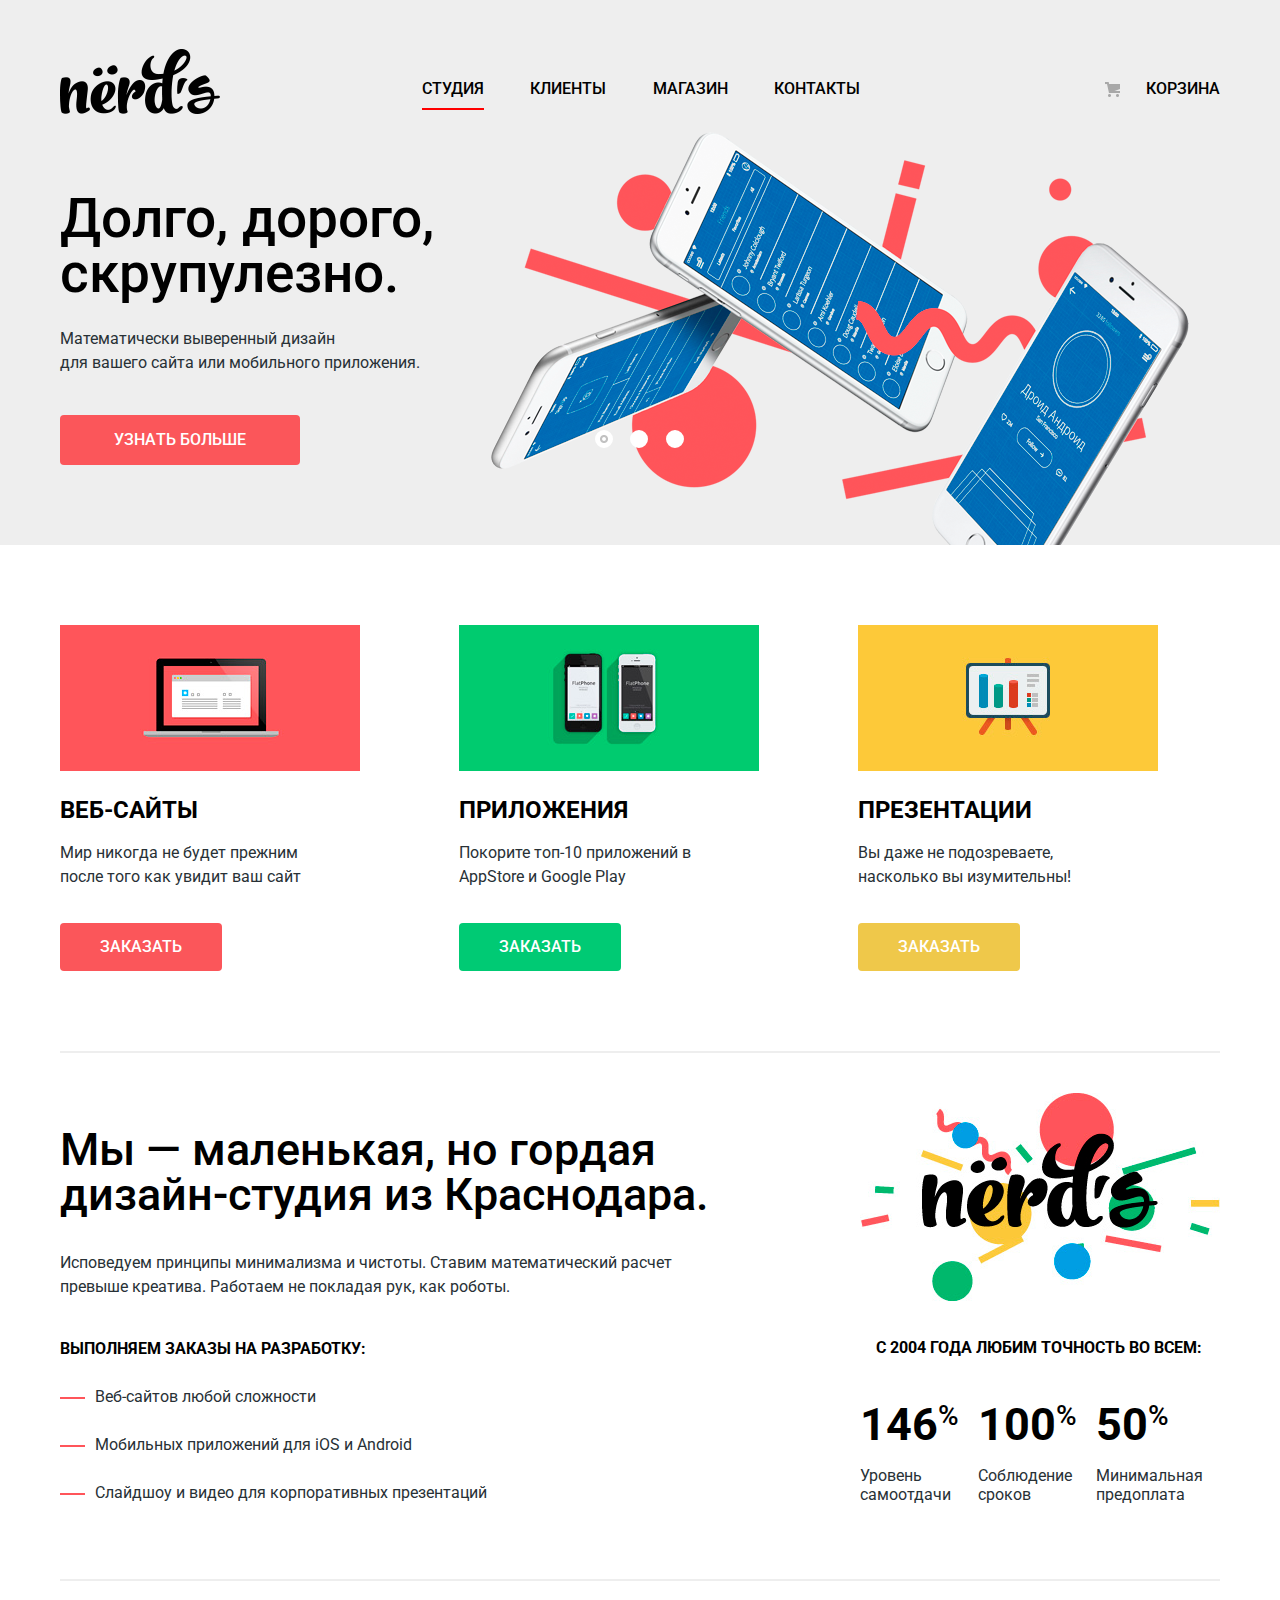
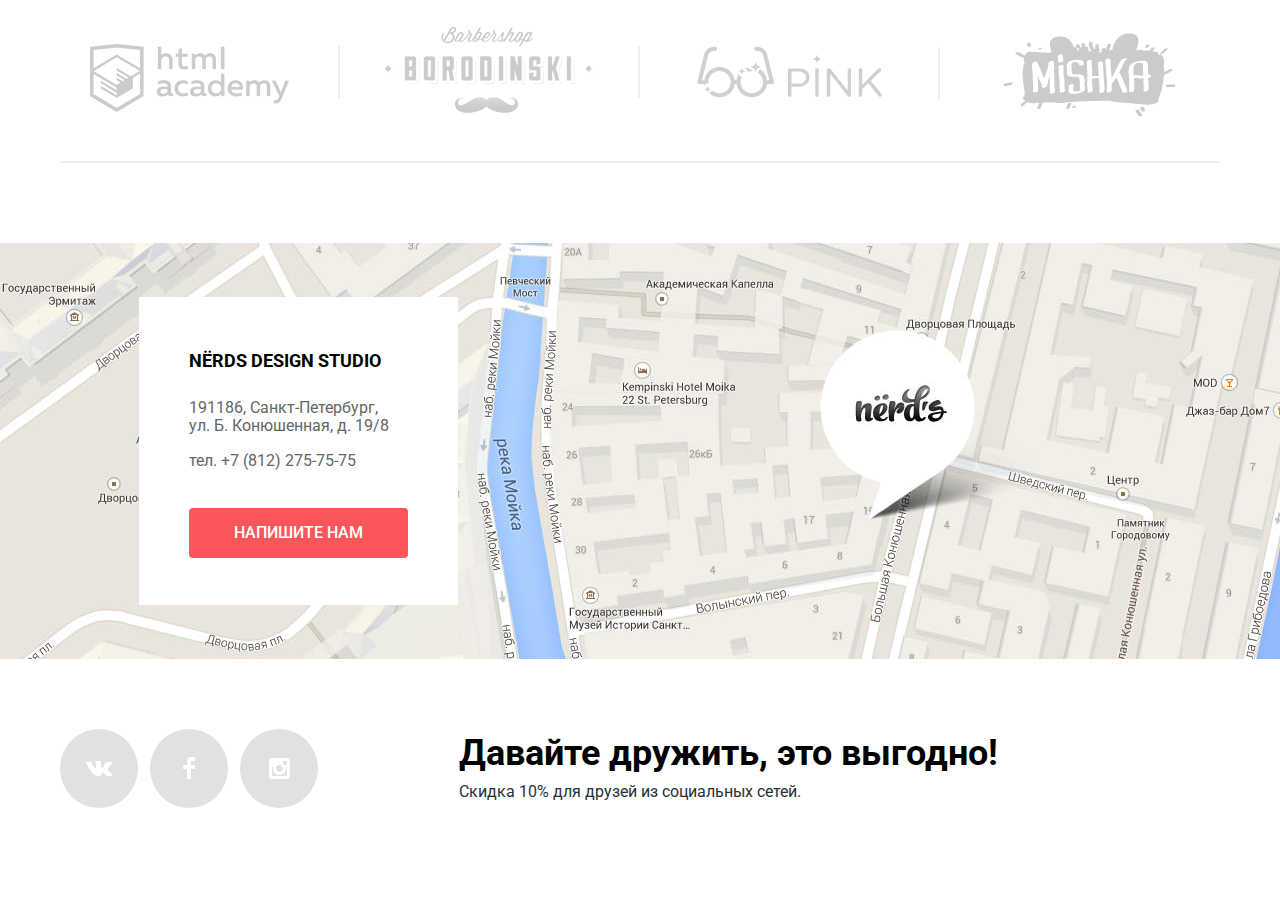
==== commit b228a9ca: "итоговая проверка Nerds" ====
--- a/index.html
+++ b/index.html
@@ -68,19 +68,25 @@
     
     <section class="our_services">
       <div class="servicecard">
-        <img src="img/illustration-1.png" alt="web">
+        <div class="servicecard-img servicecard-img-red">
+          <img src="img/illustration-1.png" alt="site">
+        </div>
         <h3 class="our-services-title">Веб-сайты</h3>
         <p>Мир никогда не будет прежним после того как увидит ваш сайт</p>
         <a href="" class="orderbutton orderbutton-red">Заказать</a>
       </div>
       <div class="servicecard">
-        <img src="img/illustration-2.png" alt="app">
+        <div class="servicecard-img servicecard-img-green">
+          <img src="img/illustration-2.png" alt="app">
+        </div>
         <h3 class="our-services-title">Приложения</h3>
         <p>Покорите топ-10 приложений в AppStore и Google Play</p>
         <a href="" class="orderbutton orderbutton-green">Заказать</a>
       </div>
       <div class="servicecard">
-        <img src="img/illustration-3.png" alt="pr">
+        <div class="servicecard-img servicecard-img-yellow">
+          <img src="img/illustration-3.png" alt="presentation">
+        </div>
         <h3 class="our-services-title">Презентации</h3>
         <p>Вы даже не подозреваете, насколько вы изумительны!</p>
         <a href="" class="orderbutton orderbutton-yellow">Заказать</a>
@@ -123,6 +129,7 @@
     </section>
 
     <section class="our_partners">
+      <h2 class="visually-hidden">Список партнёров</h2>
       <ul class="partners-list">
         <li class="partners-list-item">
           <div class="partners-list-item-html-academy">
@@ -155,7 +162,7 @@
       <div class="footer-contact">
         <h3>nёrds design studio</h3>
         <p>191186, Санкт-Петербург, ул. Б. Конюшенная, д. 19/8</p>
-        <p>тел. +7 (812) 275-75-75</p>
+        <a class="footer-contact-tel" href="tel:+78122757575" aria-label="Звонок на контактный номер телефона">тел. +7 (812) 275-75-75</a>
         <a class="writeus-button" href="contact.html">Напишите нам</a>
       </div>
     </section>
@@ -181,7 +188,7 @@
         <div class="form-contacts">
           <p class="input-contacts-wrap">
             <label for="name">Ваше имя:</label>
-            <input id="name" class="form__meet"  type="text" name="name" placeholder="Имя Фамилия"  required>
+            <input id="name" class="form__meet name"  type="text" name="name" placeholder="Имя Фамилия"  required>
           </p>
           <p class="input-contacts-wrap">
             <label for="email">Ваш e-mail:</label>
@@ -190,7 +197,7 @@
         </div>
         <p class="input-text-wrap">
           <label for="text">Текст письма:</label>
-          <textarea id="text" class="form__meet" type="text" name="message" placeholder="В свободной форме" required></textarea>
+          <textarea id="text" class="form__meet" name="message" placeholder="В свободной форме" required></textarea>
         </p>
         <input type="submit" class="popup-submit" value="Отправить">
       </fieldset>
--- a/css/style.css
+++ b/css/style.css
@@ -12,7 +12,8 @@
 body {
   min-width: 1200px;
   margin: 0 auto;
-  font-family: "Roboto";
+  font-family: "Roboto", Arial, sans-serif;
+  letter-spacing: normal;
 }
 
 ul {
@@ -22,6 +23,210 @@
 a {
   text-decoration: none;
 }
+
+/* fonts */
+
+.header-nav a,
+.shop-cart a,
+.slider-btn,
+.orderbutton,
+.writeus-button,
+.popup-submit {
+  font-size: 16px;
+  font-weight: 500;
+  line-height: 1.88;
+  text-transform: uppercase;
+  color: #000000;
+}
+
+.slide-title {
+  font-family: "Roboto", Arial, sans-serif;
+  font-size: 55px;
+  font-weight: 500;
+  line-height: 1;
+}
+
+.slide-description,
+.servicecard p,
+.aboutus-description p:nth-child(2),
+.aboutus-list li,
+.boldnumber-desc,
+.percentnumber-discount,
+.grid-label,
+.features-label {
+  color: #283136;
+}
+
+.slide-description,
+.servicecard p,
+.aboutus-description p:nth-child(2),
+.aboutus-title,
+.aboutus-list,
+.our-features h3,
+.boldnumber-desc,
+.footer-contact p:nth-child(2),
+.footer-contact p:nth-child(3),
+.percentnumber-discount,
+.min-price,
+.max-price,
+.grid-label,
+.features-label,
+.project-card-description,
+.min-wrapper,
+.max-wrapper {
+  font-size: 16px;
+  font-weight: 400;
+  line-height: 1.5;
+}
+
+.slider-btn {
+  line-height: 1.13;
+  color: #ffffff;
+}
+
+.our-services-title {
+  font-size: 24px;
+  font-weight: 700;
+  line-height: 1.25;
+  text-transform: uppercase;
+}
+
+.orderbutton {
+  line-height: 1.13;
+  color: #ffffff;
+}
+
+.aboutus-description h2 {
+  font-size: 45px;
+  font-weight: 500;
+  line-height: 1;
+}
+
+.aboutus-title,
+.our-features h3 {
+  font-weight: 700;
+  text-transform: uppercase;
+}
+
+.boldnumber1,
+.boldnumber2,
+.boldnumber3 {
+  font-size: 45px;
+  font-weight: 700;
+  line-height: 0.22;
+}
+
+.boldnumber-desc {
+  line-height: 1.13;
+}
+
+.boldnumber1:after,
+.boldnumber2:after,
+.boldnumber3:after {
+  font-size: 28px;
+  font-weight: 500;
+}
+
+.footer-contact h3,
+.filters-title,
+.sorting-title,
+.project-card-title {
+  font-size: 18px;
+  font-weight: 700;
+  line-height: 1.67;
+  text-transform: uppercase;
+}
+
+.sorting-title {
+  line-height: 1.2;
+}
+
+.footer-contact p:nth-child(2),
+.footer-contact p:nth-child(3) {
+  line-height: 1.13;
+  color: #666666;
+}
+
+.writeus-button {
+  line-height: 1.13;
+  color: #ffffff;
+}
+
+.friends-discount {
+  font-size: 36px;
+  font-weight: 700;
+  line-height: 1;
+}
+
+.percentnumber-discount {
+  line-height: 1.38;
+}
+
+.shop-title h2 {
+  font-size: 55px;
+  line-height: 55px;
+}
+
+.sorting-menu-item {
+  font-size: 14px;
+  font-weight: 400;
+  line-height: 1.29;
+  text-transform: uppercase;
+}
+
+.min-wrapper,
+.max-wrapper {
+  text-transform: uppercase;
+}
+
+.min-price,
+.max-price {
+  line-height: 1.38;
+  text-align: center;
+}
+
+.grid-label,
+.features-label {
+  line-height: 1.5;
+}
+
+.filters-btn,
+.project-button,
+.projects-pages-item a {
+  font-size: 16px;
+  font-weight: 500;
+  line-height: 1.13;
+  text-transform: uppercase;
+}
+
+.project-card-title {
+  color: #000000;
+}
+
+.project-card-description {
+  line-height: 1;
+}
+
+.project-button {
+  color: #ffffff;
+}
+
+.projects-pages-item a {
+  color: #000000;
+}
+
+.popup h3 {
+  font-size: 45px;
+  font-weight: 500;
+  line-height: 1;
+}
+
+.popup-submit {
+  line-height: 1;
+  color: #ffffff;
+}
+
+/* index */
 
 header {
   margin: 0 auto;
@@ -29,7 +234,7 @@
 }
 
 .header-nav {
-  margin-bottom: 2px;
+  margin-bottom: 10px;
 }
 
 .header-nav-active {
@@ -38,7 +243,16 @@
 }
 
 .site-logo {
-  max-width: 200px;
+  cursor: pointer;
+}
+
+.site-logo:hover {
+  opacity: 0.8;
+}
+
+.site-logo:active,
+.site-logo:focus {
+  opacity: 0.3;
 }
 
 .nav-panel {
@@ -54,7 +268,7 @@
   display: flex;
   justify-content: space-between;
   width: 798px;
-  margin-top: 15px;
+  margin-top: 9px;
 }
 
 .header-nav {
@@ -62,8 +276,6 @@
   justify-content: space-between;
   min-width: 438px;
   padding-left: 0;
-  font-family: "Roboto";
-  font-size: 16px;
 }
 
 .header-nav a:hover,
@@ -71,10 +283,11 @@
   color: #fb565a;
 }
 
-.header-nav a,
-.shop-cart a {
-  color: black;
-  text-transform: uppercase;
+.header-nav a:active,
+.shop-cart a:active,
+.header-nav a:focus,
+.shop-cart a:focus {
+  color: rgba(0, 0, 0, 0.3);
 }
 
 .shop-cart {
@@ -84,7 +297,8 @@
 .shop-cart::before {
   content: url(../img/cart-icon.png);
   position: absolute;
-  right: 101px;
+  right: 100px;
+  top: 8px;
 }
 
 .slider-wrapper {
@@ -105,21 +319,13 @@
 
 .slider-text {
   display: inline-block;
-  margin-top: 45px;
+  margin-top: 43px;
   vertical-align: middle;
 }
 
 .slide-title {
   margin-top: 25px;
   margin-bottom: 26px;
-  font-size:55px;
-  line-height:55px;
-  font-weight:500;
-}
-
-.slide-description {
-  font-size: 16px;
-  line-height: 24px;
 }
 
 .slide-second .slider-text {
@@ -130,37 +336,34 @@
   max-width: 520px;
 }
 
-.slide-third  .slide-description {
+.slide-third .slide-description {
   max-width: 350px;
 }
 
 .slider-btn {
   position: absolute;
-  bottom: 81px;
-  padding: 15px 54px;
+  bottom: 80px;
+  padding: 16px 54px;
   background-color: #fb565a;
   border-radius: 4px;
-  font-family:"Roboto";
-  font-weight: medium;
-  font-size: 16px;
-  text-transform: uppercase;
-  color: #ffffff;
 }
 
 .slider-btn:hover {
   background:#d6494d;
 }
 
-.slider-btn:active {
-  background:#b63538;
+.slider-btn:active,
+.slider-btn:focus {
+  background:#d7373b;
+  color: rgba(255, 255, 255, 0.3);
   box-shadow: 0 2px 0 #9b2d30 inset;
 }
 
-/*Слайдер*/
+/* slider */
 
 .slide {
   display:none;
-  padding-bottom: 74px;
+  padding-bottom: 72px;
   width: 100%;
   min-height:350px;
 }
@@ -180,14 +383,13 @@
 .slide-first,
 .slide-second,
 .slide-third {
-  background-position-x: 430px;
-  background-position-y: 11px;
+  background-position-x: 431px;
+  background-position-y: 9px;
 }
 
 .slide-third {
   background-position-x: 400px;
 }
-
 
 #btn-1:checked ~ .slides .slide:nth-child(1) {
   display: block;
@@ -210,7 +412,7 @@
   left: 46.1%;
   display: flex;
   justify-content: space-between;
-  width:88px;
+  width:89px;
   height:10px;
   z-index:10;
   text-align:center;
@@ -246,24 +448,37 @@
   max-width: 300px;
 }
 
+.servicecard-img {
+  width: 300px;
+  height: 146px;
+  overflow: hidden;
+}
+
+.servicecard-img-red {
+  background-color: #fb565a;
+}
+
+.servicecard-img-green {
+  background-color: #00ca74;
+}
+
+.servicecard-img-yellow {
+  background-color: #efc849;
+}
+
 .our_services .servicecard:not(:first-child) {
   margin-left: 99px;
 }
 
 .our-services-title {
   margin: 0;
-  margin-top: 16px;
-  text-transform: uppercase;
-  font-size: 24px;
-  line-height: 1.5;
+  margin-top: 24px;
 }
 
 .servicecard p {
   margin: 0;
-  margin-top: 13px;
+  margin-top: 16px;
   color: #283136;
-  font-size: 16px;
-  line-height: 1.5;
   margin-bottom: 30px;
   max-width: 260px;
 }
@@ -273,11 +488,6 @@
   margin-top: 4px;
   padding: 15px 40px;
   border-radius: 4px;
-  font-family:"Roboto";
-  font-style: medium;
-  font-size: 16px;
-  text-transform: uppercase;
-  color: #ffffff;
 }
 
 .orderbutton-red {
@@ -296,24 +506,33 @@
   background-color: #e74246;
 }
 
-.orderbutton-red:active {
+.orderbutton-red:active,
+.orderbutton-red:focus {
   background-color: #d7373b;
+  color: rgba(255, 255, 255, 0.3);
+  box-shadow: 0 2px 0 #9b2d30 inset;
 }
 
 .orderbutton-green:hover {
   background-color: #00bc6c;
 }
 
-.orderbutton-green:active {
+.orderbutton-green:active,
+.orderbutton-green:focus {
   background-color: #00aa62;
+  color: rgba(255, 255, 255, 0.3);
+  box-shadow: 0 2px 0 #009957 inset;
 }
 
 .orderbutton-yellow:hover {
   background-color: #eab534;
 }
 
-.orderbutton-yellow:active {
+.orderbutton-yellow:active,
+.orderbutton-yellow:focus {
   background-color: #e5a722;
+  color: rgba(255, 255, 255, 0.3);
+  box-shadow: 0 2px 0 #cb971d inset;
 }
 
 .about_us {
@@ -332,21 +551,10 @@
 
 .aboutus-description h2 {
   margin-bottom: 34px;
-  font-size: 45px;
-  line-height: 45px;
-}
-
-.aboutus-description p {
-  font-size: 16px;
-  line-height: 24px;
 }
 
 .aboutus-title {
   margin-top: 38px;
-  font-size: 16px;
-  line-height: 24px;
-  font-weight: 500;
-  text-transform: uppercase;
 }
 
 .aboutus-list {
@@ -355,12 +563,9 @@
 }
 
 .aboutus-list li {
-  background: url(../img/list_marker_red.png) no-repeat;
+  background: url(../img/list-marker.png) no-repeat;
   background-position: bottom 10px left;
   padding-left: 35px;
-  font-size: 16px;
-  line-height: 24px;
-  color: #283136;
 }
 
 .aboutus-list li:not(:first-child) {
@@ -379,17 +584,13 @@
 .our-features h3 {
   margin-top: 35px;
   margin-left: 16px;
-  font-size: 16px;
-  line-height: 24px;
-  font-weight: bold;
-  text-transform: uppercase;
 }
 
 .parameters {
   max-width: 360px;
   margin-left: auto;
   margin-right: auto;
-  margin-top: 36px;
+  margin-top: 60px;
 }
 
 .parameters ul {
@@ -406,31 +607,19 @@
 }
 
 .boldnumber-desc {
-  color: #283136;
-  font-size: 16px;
-  line-height: 18px;
   margin-top: 10px;
 }
 
 .boldnumber1,
 .boldnumber2,
 .boldnumber3  {
-  margin-bottom: 15px;
-}
-
-.boldnumber1 span,
-.boldnumber2 span,
-.boldnumber3 span {
-  font-size: 45px;
-  font-weight: bold;
+  margin-bottom: 32px;
 }
 
 .boldnumber1:after,
 .boldnumber2:after,
 .boldnumber3:after {
   content: "%";
-  font-size: 20pt;
-  font-weight: bold;
   position: relative;
   top:-15px;
 }
@@ -445,8 +634,8 @@
 .partners-list {
   display: flex;
   margin: 0;
-  padding-top: 45px;
-  padding-bottom: 34px;
+  padding-top: 46px;
+  padding-bottom: 33px;
   padding-left: 0;
 }
 
@@ -487,7 +676,8 @@
   opacity: 1;
 }
 
-.partners-list-item:active img {
+.partners-list-item:active img,
+.partners-list-item:focus img {
   opacity: 0.1;
 }
 
@@ -546,20 +736,17 @@
 }
 
 .footer-contact h3 {
-  font-weight: 700;
-  font-size: 18px;
-  text-transform: uppercase;
+  margin-top: 14px;
 }
 
 .footer-contact p {
   max-width: 210px;
-  font-size: 16px;
-  line-height: 18px;
+  margin-top: 23px;
+}
+
+.footer-contact-tel {
+  margin-top: 24px;
   color: #666666;
-}
-
-.footer-contact p:nth-child(2) {
-  margin-top: 27px;
 }
 
 .writeus-button {
@@ -569,19 +756,17 @@
   background-color: #fb565a;
   border-radius: 4px;
   cursor: pointer;
-  font-family:"Roboto";
-  font-weight: medium;
-  font-size: 16px;
-  text-transform: uppercase;
-  color: #ffffff;
 }
 
 .writeus-button:hover {
   background-color: #e74246;
 }
 
-.writeus-button:active {
+.writeus-button:active,
+.writeus-button:focus {
   background-color: #d7373b;
+  color: rgba(255, 255, 255, 0.3);
+  box-shadow: 0 2px 0 #9b2d30 inset;
 }
 
 .footer-social {
@@ -589,7 +774,7 @@
   justify-content: start;
   width: 1160px;
   margin: 0 auto;
-  padding-top: 53px;
+  padding-top: 54px;
   padding-bottom: 53px;
 }
 
@@ -648,12 +833,14 @@
   cursor: pointer;
 }
 
-.social-list-item a:active {
+.social-list-item a:active,
+.social-list-item a:focus {
   background-color: #d7373b;
   box-shadow: inset 0px 3px 0 0 #c13135;
 }
 
-.social-list-item a:active::before {
+.social-list-item a:active::before,
+.social-list-item a:focus::before {
   opacity: 0.3;
 }
 
@@ -663,34 +850,23 @@
 }
 
 .friends-discount {
-  margin-top: 20px;
+  margin-top: 22px;
   margin-bottom: 0;
-  font-size: 36px;
-  line-height: 36px;
-  font-weight: bold;
 }
 
 .percentnumber-discount {
   margin-top: 10px;
-  font-size: 16px;
-  line-height: 22px;
-  color: #444444;
-}
-
-/* catalog */
+}
+
+/* catalog.html */
 
 .shop-title {
   display: flex;
   justify-content: center;
   margin-top: 0;
   padding-top: 28px;
-  padding-bottom: 63px;
+  padding-bottom: 62px;
   background-color: #eeeeee;
-}
-
-.shop-title h2 {
-  line-height: 55px;
-  font-size: 55px;
 }
 
 .content-wrap {
@@ -709,10 +885,6 @@
 
 .filters-title {
   margin:0;
-  font-size:18px;
-  line-height:30px;
-  font-weight:500;
-  text-transform:uppercase;
 }
 
 .range-controls {
@@ -760,14 +932,11 @@
 }
 
 .price-controls {
-  position:relative;
+  display: flex;
+  justify-content: space-between;
+  width: 261px;
   margin-top: 13px;
   white-space:nowrap;
-  font-size:16px;
-  line-height:22px;
-  font-weight:300;
-  text-transform:uppercase;
-  width: 260px;
 }
 
 .price-controls input {
@@ -777,11 +946,6 @@
   background:#f1f1f1;
   border:none;
   border-radius:5px;
-  color:#283136;
-  text-align:center;
-  font-size:16px;
-  font-family:'Roboto', sans-serif;
-  font-weight:300;
 }
 
 .price-controls .min-price {
@@ -790,18 +954,22 @@
 
 .price-controls input:focus{
   outline:none;
+}
+
+.range-filter,
+.grid,
+.features {
+  margin: 0;
+  padding: 0; 
+  border: none;
 }
 
 .grid label,
 .features label {
   display: block;
   position: relative;
-  margin-bottom:20px;
+  margin-bottom:15px;
   padding:0 35px;
-  color:#666;
-  font-size:16px;
-  line-height:20px;
-  font-weight:300;
   cursor: pointer;
 }
 
@@ -838,17 +1006,19 @@
   background: url(../img/radio-off.svg) no-repeat;
 }
 
-.grid-input + span:hover {
+.grid-input + span:hover,
+.grid-input + span:focus {
   background: url(../img/radio-off.svg) no-repeat;
   opacity: 0.7;
 }
 
 .grid-input:checked + span {
   background: url(../img/radio-on.svg) no-repeat;
-  opacity: 0.7;
-}
-
-.grid-input:checked + span:hover {
+  opacity: 0.4;
+}
+
+.grid-input:checked + span:hover,
+.grid-input:checked + span:focus {
   background: url(../img/radio-on.svg) no-repeat;
   opacity: 0.7;
 }
@@ -858,30 +1028,37 @@
   opacity: 0.2;
 }
 
+.grid-input:checked:disabled + span {
+  background: url(../img/radio-on.svg) no-repeat;
+  opacity: 0.2;
+}
+
 .features {
-  margin-top: 45px;
-  padding-bottom: 29px;
+  margin-top: 29px;
+  margin-bottom: 36px;
 }
 
 .filters-title--features {
-  margin-bottom: 17px;
+  margin-bottom: 15px;
 }
 
 .features-input + span {
   background: url(../img/checkbox-off.svg) no-repeat;
 }
 
-.features-input + span:hover {
+.features-input + span:hover,
+.features-input + span:focus {
   background: url(../img/checkbox-off.svg) no-repeat;
   opacity: 0.7;
 }
 
 .features-input:checked + span {
   background: url(../img/checkbox-on.svg) no-repeat;
-  opacity: 0.7;
-}
-
-.features-input:checked + span:hover {
+  opacity: 0.4;
+}
+
+.features-input:checked + span:hover,
+.features-input:checked + span:focus {
   background: url(../img/checkbox-on.svg) no-repeat;
   opacity: 0.7;
 }
@@ -891,26 +1068,33 @@
   opacity: 0.2;
 }
 
+.features-input:checked:disabled + span {
+  background: url(../img/checkbox-on.svg) no-repeat;
+  opacity: 0.2;
+}
+
 .filters-btn {
-  width: 260px;
-  height: 50px;
+  padding: 16px 88px;
   background: #f1f1f1;
   border: none;
-  font-size: 16px;
-  line-height: 18px;
-  text-transform: uppercase;
+  border-radius: 3px;
+  cursor: pointer;
+}
+
+.filters-btn:hover {
+  background-color: #dfdfdf;
+}
+
+.filters-btn:active,
+.filters-btn:focus {
+  background-color: #d5d5d5;
+  box-shadow: inset 0px 3px 0 0 #bfbfbf;
+  color: rgba(0, 0, 0, 0.3);
 }
 
 .sorting {
   display: flex;
   justify-content: space-between;
-}
-
-.sorting-title {
-  font-size:18px;
-  line-height:24px;
-  font-weight:500;
-  text-transform:uppercase;
 }
 
 .sorting-menu {
@@ -925,23 +1109,23 @@
   width: 271px;
   margin-top: 3px;
   padding: 0;
-  font-family: "Roboto";
-  font-weight: 200;
 }
 
 .sorting-menu-item {
   color:#000000;
   opacity: 0.3;
-  font-size: 14px;
-  line-height: 18px;
-  text-transform:uppercase;
+}
+
+.sorting-menu-item-active {
+  opacity: 1;
 }
 
 .sorting-menu-item:hover {
-  opacity: 0.6;
-}
-
-.sorting-menu-item:active {
+  opacity: 0.5;
+}
+
+.sorting-menu-item:active,
+.sorting-menu-item:focus {
   opacity: 1;
 }
 
@@ -950,6 +1134,23 @@
   justify-content: space-between;
   width: 40px;
   margin-top: 3px;
+}
+
+.sort-icons img {
+  opacity: 0.2;
+}
+
+.sort-btn-active img {
+  opacity: 1;
+}
+
+.sort-icons img:hover {
+  opacity: 0.5;
+}
+
+.sort-icons img:active,
+.sort-icons img:focus {
+  opacity: 1;
 }
 
 .projects {
@@ -1020,7 +1221,6 @@
   display: block;
   width: 230px;
   margin: auto;
-  line-height: 1.1;
 }
 
 .project-item:first-child p {
@@ -1033,14 +1233,23 @@
 }
 
 .project-button {
-  color: #ffffff;
   display: inline-block;
   vertical-align: middle;
   margin-top: 26px;
   margin-bottom: 40px;
-  padding: 13px 60px;
+  padding: 16px 60px;
   background-color: #fb565a;
   border-radius: 3px;
+}
+
+.project-button:hover {
+  background-color: #e74246;
+}
+
+.project-button:active,
+.project-button:focus {
+  background-color: #d7373b;
+  box-shadow: inset 0px 3px 0 0 #c13135;
 }
 
 .project-item:hover .project-card,
@@ -1050,10 +1259,6 @@
   opacity: 1;
 }
 
-.project-card-title {
-  color: #000000;
-}
-
 .project-card-title:hover {
   color: #fb565a;
 }
@@ -1071,7 +1276,7 @@
 .projects-pages {
   display: flex;
   width: 443px;
-  margin-top: 74px;
+  margin-top: 76px;
   padding: 0;
 }
 
@@ -1080,7 +1285,6 @@
 }
 
 .projects-pages-item a {
-  color: #000000;
   padding: 15px 20px;
   background-color: #eeeeee;
   border-radius: 3px;
@@ -1088,6 +1292,17 @@
   list-style-type: none;
 }
 
+.projects-pages-item:not(:first-child) a:hover {
+  background-color: #dfdfdf;
+}
+
+.projects-pages-item:not(:first-child) a:active,
+.projects-pages-item:not(:first-child) a:focus {
+  background-color: #d5d5d5;
+  box-shadow: inset 0px 3px 0 0 #bfbfbf;
+  color: rgba(0, 0, 0, 0.3);
+}
+
 .projects-pages-item_active a {
   background-color: #ffffff;
   box-shadow: inset 0px 0px 0px 3px #eeeeee;
@@ -1101,52 +1316,6 @@
   padding: 15px 78px;
 }
 
-
-
-
-
-
-
-
-
-
-
-
-
-
-
-
-
-
-
-
-
-
-
-
-
-
-
-
-
-
-
-
-
-
-
-
-
-
-
-
-
-
-
-
-
-
-/*Переключатель страниц каталога*/
 .content-page {
   display:inline-block;
   min-width:50px;
@@ -1154,11 +1323,6 @@
   margin:0 3px 0 0;
   padding-top: 14px;
   padding-left: 2px;
-  text-align:center;
-  font-size:16px;
-  line-height:18px;
-  font-weight:500;
-  text-transform:uppercase;
   background:#f1f1f1;
   border-radius:3px;
   color: #000000;
@@ -1221,8 +1385,6 @@
 
 .popup h3 {
   margin: 0;
-  font-size: 45px;
-  line-height: 45px;
 }
 
 .form-contacts {
@@ -1234,12 +1396,6 @@
 .input-contacts-wrap {
   width: 360px;
   margin-top: 40px;
-}
-
-.input-contacts-wrap label {
-  font-size: 16px;
-  line-height: 18px;
-  font-weight: bold;
 }
 
 .form__meet {
@@ -1250,10 +1406,18 @@
   padding-right: 14px;
 }
 
-.input-contacts-wrap .form__meet[type="text"],
-.input-text-wrap .form__meet[type="text"] {
+.form__meet {
   border: 2px solid #d7dcde;
   border-radius: 2px;
+}
+
+.form__meet:hover {
+  border: 2px solid #b4b9bb;
+}
+
+.form__meet:active,
+.form__meet:focus {
+  border: 2px solid #000000;
 }
 
 .input-text-wrap .form__meet {
@@ -1271,17 +1435,24 @@
 }
 
 .popup-submit {
-  margin-top: 31px;
-  padding: 15px 84px;
+  margin-top: 33px;
+  padding: 17px 84px;
   background-color: #fb565a;
   color: #ffffff;
   border-radius: 4px;
   border: none;
   cursor: pointer;
-  font-family: "Roboto";
-  font-weight: normal;
-  font-size: 16px;
-  text-transform: uppercase;
+}
+
+.popup-submit:hover {
+  background-color: #e74246;
+}
+
+.popup-submit:active,
+.popup-submit:focus {
+  background-color: #d7373b;
+  color: rgba(255, 255, 255, 0.3);
+  box-shadow: 0 2px 0 #9b2d30 inset;
 }
 
 .close-cross {
@@ -1295,12 +1466,17 @@
   content: url('../img/close-cross.png');
 }
 
-.popup-submit:hover {
-  background-color: #e74246;
-}
-
-.popup-submit:active {
-  background-color: #d7373b;
+.close-cross:hover::before {
+  opacity: 0.3;
+}
+
+.close-cross:active::before,
+.close-cross:focus::before {
+  opacity: 0.1;
+}
+
+.popup-error {
+  animation: shake 0.6s;
 }
 
 @keyframes bounce {
@@ -1320,3 +1496,25 @@
     transform: translateY(0);
   }
 }
+
+@keyframes shake {
+  0%,
+  100% {
+    transform: translateX(0);
+  }
+
+  10%,
+  30%,
+  50%,
+  70%,
+  90% {
+    transform: translateX(-10px);
+  }
+
+  20%,
+  40%,
+  60%,
+  80% {
+    transform: translateX(10px);
+  }
+}
